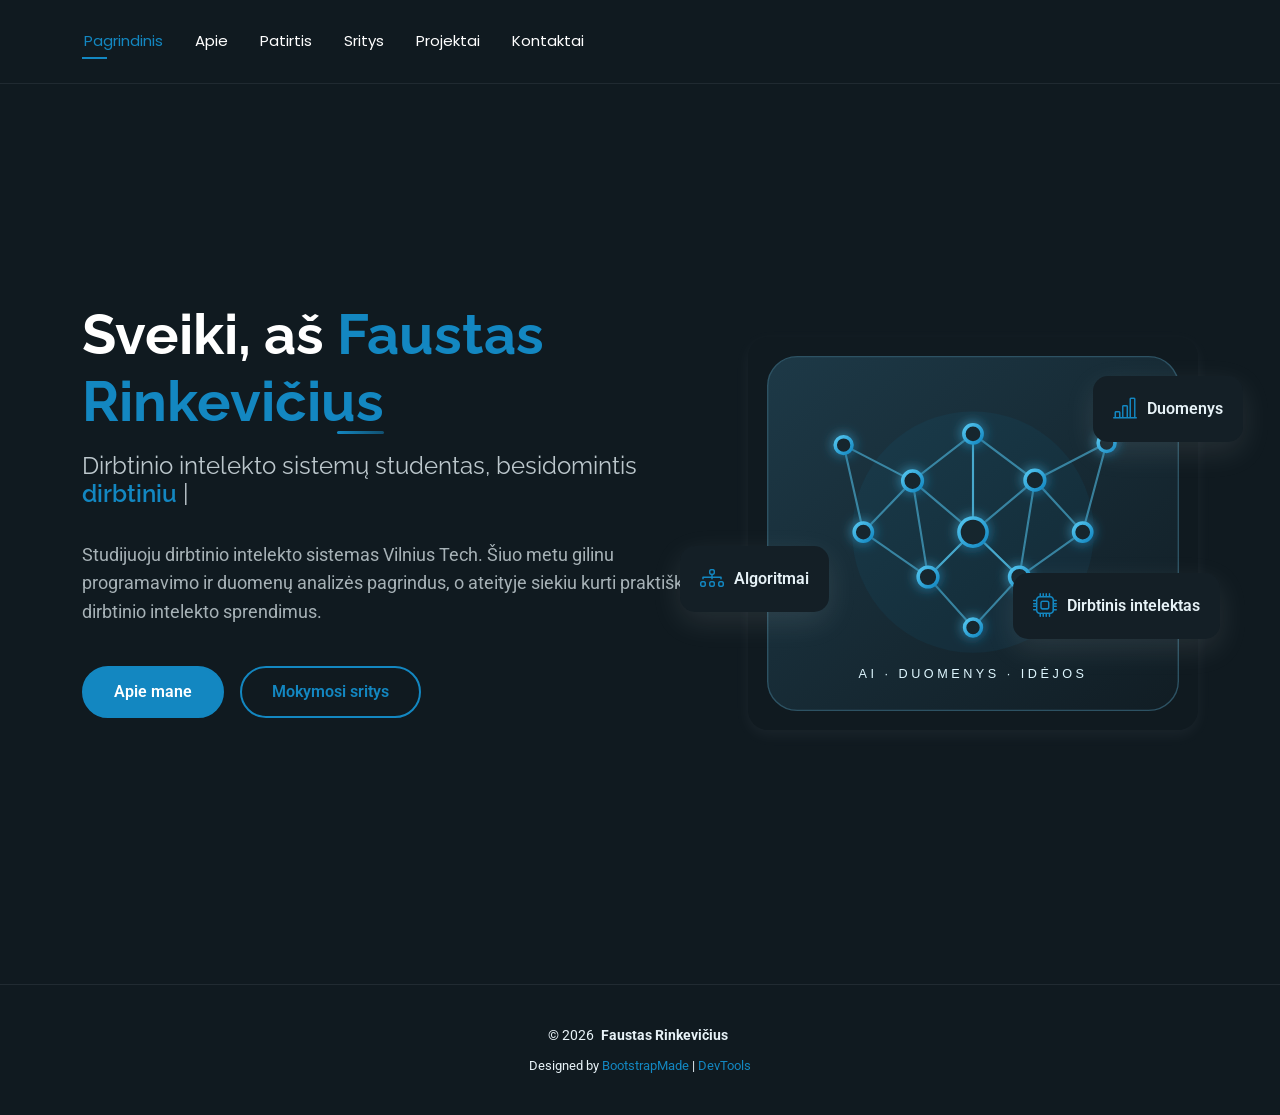
==== index.html @ b20b898f "Prepare Lithuanian CV website" ====
<!DOCTYPE html>
<html lang="lt">

<head>
  <meta charset="utf-8">
  <meta content="width=device-width, initial-scale=1.0" name="viewport">
  <title>Mano CV</title>
  <meta name="description" content="Faustas Rinkevičius CV puslapis.">
  <meta name="author" content="Faustas Rinkevičius">
  <meta name="keywords" content="">

  <!-- Favicons -->
  <link href="assets/img/favicon.svg" rel="icon" type="image/svg+xml">

  <!-- Fonts -->
  <link href="https://fonts.googleapis.com" rel="preconnect">
  <link href="https://fonts.gstatic.com" rel="preconnect" crossorigin>
  <link href="https://fonts.googleapis.com/css2?family=Roboto:ital,wght@0,100;0,300;0,400;0,500;0,700;0,900;1,100;1,300;1,400;1,500;1,700;1,900&family=Poppins:ital,wght@0,100;0,200;0,300;0,400;0,500;0,600;0,700;0,800;0,900;1,100;1,200;1,300;1,400;1,500;1,600;1,700;1,800;1,900&family=Raleway:ital,wght@0,100;0,200;0,300;0,400;0,500;0,600;0,700;0,800;0,900;1,100;1,200;1,300;1,400;1,500;1,600;1,700;1,800;1,900&display=swap" rel="stylesheet">

  <!-- Vendor CSS Files -->
  <link href="assets/vendor/bootstrap/css/bootstrap.min.css" rel="stylesheet">
  <link href="assets/vendor/bootstrap-icons/bootstrap-icons.css" rel="stylesheet">
  <link href="assets/vendor/aos/aos.css" rel="stylesheet">
  <link href="assets/vendor/swiper/swiper-bundle.min.css" rel="stylesheet">
  <link href="assets/vendor/glightbox/css/glightbox.min.css" rel="stylesheet">

  <!-- Main CSS File -->
  <link href="assets/css/main.css" rel="stylesheet">

  <!-- =======================================================
  * Template Name: FolioOne
  * Template URL: https://bootstrapmade.com/folioone-bootstrap-portfolio-website-template/
  * Updated: Aug 23 2025 with Bootstrap v5.3.7
  * Author: BootstrapMade.com
  * License: https://bootstrapmade.com/license/
  ======================================================== -->
</head>

<body class="index-page">

  <header id="header" class="header d-flex align-items-center light-background sticky-top">
    <div class="container position-relative d-flex align-items-center justify-content-between">

      <!-- <a href="index.html" class="logo d-flex align-items-center me-auto me-xl-0">
      <img src="assets/img/logo.webp" alt="">
      <h1 class="sitename">FolioOne</h1> 
    </a> -->

      <nav id="navmenu" class="navmenu">
        <ul>
          <li><a href="index.html" class="active">Pagrindinis</a></li>
          <li><a href="about.html">Apie</a></li>
          <li><a href="resume.html">Patirtis</a></li>
          <li><a href="services.html">Sritys</a></li>
          <li><a href="portfolio.html">Projektai</a></li>
          <li><a href="contact.html">Kontaktai</a></li>
        </ul>
        <i class="mobile-nav-toggle d-xl-none bi bi-list"></i>
      </nav>

    </div>
  </header>

  <main class="main">

    <!-- Hero Section -->
    <section id="hero" class="hero section">

      <div class="container" data-aos="fade-up" data-aos-delay="100">

        <div class="row gy-4 align-items-center">
          <div class="col-lg-7 order-2 order-lg-1">
            <div class="hero-content">
              <h1 data-aos="fade-up" data-aos-delay="200">Sveiki, aš <span class="highlight">Faustas Rinkevičius</span></h1>
              <h2 data-aos="fade-up" data-aos-delay="300">Dirbtinio intelekto sistemų studentas, besidomintis <span class="typed" data-typed-items="dirbtiniu intelektu, mašininiu mokymusi, duomenų analize"></span></h2>
              <p data-aos="fade-up" data-aos-delay="400">Studijuoju dirbtinio intelekto sistemas Vilnius Tech. Šiuo metu gilinu programavimo ir duomenų analizės pagrindus, o ateityje siekiu kurti praktiškus dirbtinio intelekto sprendimus.</p>
              <div class="hero-actions" data-aos="fade-up" data-aos-delay="500">
                <a href="about.html" class="btn btn-primary">Apie mane</a>
                <a href="about.html#skills" class="btn btn-outline">Mokymosi sritys</a>
              </div>
            </div>
          </div>
          <div class="col-lg-5 order-1 order-lg-2">
            <div class="hero-image" data-aos="zoom-in" data-aos-delay="300">
              <div class="image-wrapper">
                <img src="assets/img/ai-network.svg" alt="Dirbtinio intelekto neuroninio tinklo iliustracija" class="img-fluid">
                <div class="floating-elements">
                  <div class="floating-card data" data-aos="fade-left" data-aos-delay="700">
                    <i class="bi bi-bar-chart-line"></i>
                    <span>Duomenys</span>
                  </div>
                  <div class="floating-card algorithms" data-aos="fade-right" data-aos-delay="800">
                    <i class="bi bi-diagram-3"></i>
                    <span>Algoritmai</span>
                  </div>
                  <div class="floating-card ai" data-aos="fade-up" data-aos-delay="900">
                    <i class="bi bi-cpu"></i>
                    <span>Dirbtinis intelektas</span>
                  </div>
                </div>
              </div>
            </div>
          </div>
        </div>

      </div>

    </section><!-- /Hero Section -->

  </main>

  <footer id="footer" class="footer">

    <div class="container">
      <div class="copyright text-center ">
        <p>© <span>2026</span> <strong class="px-1 sitename">Faustas Rinkevičius</strong></p>
      </div>
      <div class="credits">
        <!-- All the links in the footer should remain intact. -->
        <!-- You can delete the links only if you've purchased the pro version. -->
        <!-- Licensing information: https://bootstrapmade.com/license/ -->
        <!-- Purchase the pro version with working PHP/AJAX contact form: [buy-url] -->
        Designed by <a href="https://bootstrapmade.com/">BootstrapMade</a> | <a href="https://bootstrapmade.com/tools/">DevTools</a>
      </div>
    </div>

  </footer>

  <!-- Scroll Top -->
  <a href="#" id="scroll-top" class="scroll-top d-flex align-items-center justify-content-center"><i class="bi bi-arrow-up-short"></i></a>

  <!-- Preloader -->
  <div id="preloader"></div>

  <!-- Vendor JS Files -->
  <script src="assets/vendor/bootstrap/js/bootstrap.bundle.min.js"></script>
  <script src="assets/vendor/php-email-form/validate.js"></script>
  <script src="assets/vendor/aos/aos.js"></script>
  <script src="assets/vendor/typed.js/typed.umd.js"></script>
  <script src="assets/vendor/waypoints/noframework.waypoints.js"></script>
  <script src="assets/vendor/purecounter/purecounter_vanilla.js"></script>
  <script src="assets/vendor/swiper/swiper-bundle.min.js"></script>
  <script src="assets/vendor/imagesloaded/imagesloaded.pkgd.min.js"></script>
  <script src="assets/vendor/isotope-layout/isotope.pkgd.min.js"></script>
  <script src="assets/vendor/glightbox/js/glightbox.min.js"></script>

  <!-- Main JS File -->
  <script src="assets/js/main.js"></script>

</body>

</html>
---- assets/css/main.css ----
/**
* Template Name: FolioOne
* Template URL: https://bootstrapmade.com/folioone-bootstrap-portfolio-website-template/
* Updated: Aug 23 2025 with Bootstrap v5.3.7
* Author: BootstrapMade.com
* License: https://bootstrapmade.com/license/
*/

/*--------------------------------------------------------------
# Font & Color Variables
# Help: https://bootstrapmade.com/color-system/
--------------------------------------------------------------*/
/* Fonts */
:root {
  --default-font: "Roboto",  system-ui, -apple-system, "Segoe UI", Roboto, "Helvetica Neue", Arial, "Noto Sans", "Liberation Sans", sans-serif, "Apple Color Emoji", "Segoe UI Emoji", "Segoe UI Symbol", "Noto Color Emoji";
  --heading-font: "Raleway",  sans-serif;
  --nav-font: "Poppins",  sans-serif;
}

/* Global Colors - The following color variables are used throughout the website. Updating them here will change the color scheme of the entire website */
:root { 
  --background-color: #101a20; /* Background color for the entire website, including individual sections */
  --default-color: #e7f2f7; /* Default color used for the majority of the text content across the entire website */
  --heading-color: #ffffff; /* Color for headings, subheadings and title throughout the website */
  --accent-color: #1387c1; /* Accent color that represents your brand on the website. It's used for buttons, links, and other elements that need to stand out */
  --surface-color: #141f26; /* The surface color is used as a background of boxed elements within sections, such as cards, icon boxes, or other elements that require a visual separation from the global background. */
  --contrast-color: #ffffff; /* Contrast color for text, ensuring readability against backgrounds of accent, heading, or default colors. */
}

/* Nav Menu Colors - The following color variables are used specifically for the navigation menu. They are separate from the global colors to allow for more customization options */
:root {
  --nav-color: #ffffff;  /* The default color of the main navmenu links */
  --nav-hover-color: #1387c1; /* Applied to main navmenu links when they are hovered over or active */
  --nav-mobile-background-color: #213642; /* Used as the background color for mobile navigation menu */
  --nav-dropdown-background-color: #051117; /* Used as the background color for dropdown items that appear when hovering over primary navigation items */
  --nav-dropdown-color: #e7f2f7; /* Used for navigation links of the dropdown items in the navigation menu. */
  --nav-dropdown-hover-color: #1387c1; /* Similar to --nav-hover-color, this color is applied to dropdown navigation links when they are hovered over. */
}

/* Color Presets - These classes override global colors when applied to any section or element, providing reuse of the sam color scheme. */

.light-background {
  --background-color: #142027;
  --surface-color: #325264;
}

.dark-background {
  --background-color: #0b1419;
  --default-color: #ffffff;
  --heading-color: #ffffff;
  --surface-color: #252525;
  --contrast-color: #ffffff;
}

/* Smooth scroll */
:root {
  scroll-behavior: smooth;
}

/*--------------------------------------------------------------
# General Styling & Shared Classes
--------------------------------------------------------------*/
body {
  color: var(--default-color);
  background-color: var(--background-color);
  font-family: var(--default-font);
}

a {
  color: var(--accent-color);
  text-decoration: none;
  transition: 0.3s;
}

a:hover {
  color: color-mix(in srgb, var(--accent-color), transparent 25%);
  text-decoration: none;
}

h1,
h2,
h3,
h4,
h5,
h6 {
  color: var(--heading-color);
  font-family: var(--heading-font);
}

/* PHP Email Form Messages
------------------------------*/
.php-email-form .error-message {
  display: none;
  background: #df1529;
  color: #ffffff;
  text-align: left;
  padding: 15px;
  margin-bottom: 24px;
  font-weight: 600;
}

.php-email-form .sent-message {
  display: none;
  color: #ffffff;
  background: #059652;
  text-align: center;
  padding: 15px;
  margin-bottom: 24px;
  font-weight: 600;
}

.php-email-form .loading {
  display: none;
  background: var(--surface-color);
  text-align: center;
  padding: 15px;
  margin-bottom: 24px;
}

.php-email-form .loading:before {
  content: "";
  display: inline-block;
  border-radius: 50%;
  width: 24px;
  height: 24px;
  margin: 0 10px -6px 0;
  border: 3px solid var(--accent-color);
  border-top-color: var(--surface-color);
  animation: php-email-form-loading 1s linear infinite;
}

@keyframes php-email-form-loading {
  0% {
    transform: rotate(0deg);
  }

  100% {
    transform: rotate(360deg);
  }
}

/*--------------------------------------------------------------
# Global Header
--------------------------------------------------------------*/
.header {
  --background-color: rgba(255, 255, 255, 0);
  color: var(--default-color);
  background-color: var(--background-color);
  padding: 15px 0;
  transition: all 0.5s;
  z-index: 997;
  border-bottom: 1px solid color-mix(in srgb, var(--default-color), transparent 92%);
}

.header .logo {
  line-height: 1;
}

.header .logo img {
  max-height: 36px;
  margin-right: 8px;
}

.header .logo h1 {
  font-size: 32px;
  margin: 0;
  font-weight: 400;
  color: var(--heading-color);
}

.header .header-social-links {
  padding-right: 15px;
}

.header .header-social-links a {
  color: color-mix(in srgb, var(--default-color), transparent 40%);
  padding-left: 6px;
  display: inline-block;
  transition: 0.3s;
  font-size: 16px;
}

.header .header-social-links a:hover {
  color: var(--default-color);
}

.header .header-social-links a i {
  line-height: 0px;
}

@media (max-width: 1200px) {
  .header .logo {
    order: 1;
  }

  .header .header-social-links {
    order: 2;
  }

  .header .navmenu {
    order: 3;
  }
}

/* Global Header on Scroll
------------------------------*/
.scrolled .header {
  --background-color: rgba(16, 26, 32, 0.9);
}

/*--------------------------------------------------------------
# Navigation Menu
--------------------------------------------------------------*/
/* Desktop Navigation */
@media (min-width: 1200px) {
  .navmenu {
    padding: 0;
  }

  .navmenu ul {
    margin: 0;
    padding: 0;
    display: flex;
    list-style: none;
    align-items: center;
  }

  .navmenu li {
    position: relative;
  }

  .navmenu>ul>li {
    white-space: nowrap;
    padding: 15px 28px 15px 0;
  }

  .navmenu>ul>li:last-child {
    padding-right: 0;
  }

  .navmenu a,
  .navmenu a:focus {
    color: var(--nav-color);
    font-size: 15px;
    padding: 0 2px;
    font-family: var(--nav-font);
    font-weight: 400;
    display: flex;
    align-items: center;
    justify-content: space-between;
    white-space: nowrap;
    transition: 0.3s;
    position: relative;
  }

  .navmenu a i,
  .navmenu a:focus i {
    font-size: 12px;
    line-height: 0;
    margin-left: 5px;
    transition: 0.3s;
  }

  .navmenu>ul>li>a:before {
    content: "";
    position: absolute;
    height: 2px;
    bottom: -6px;
    left: 0;
    background-color: var(--nav-hover-color);
    visibility: hidden;
    width: 0px;
    transition: all 0.3s ease-in-out 0s;
  }

  .navmenu a:hover:before,
  .navmenu li:hover>a:before,
  .navmenu .active:before {
    visibility: visible;
    width: 25px;
  }

  .navmenu li:hover>a,
  .navmenu .active,
  .navmenu .active:focus {
    color: var(--nav-hover-color);
  }

  .navmenu .dropdown ul {
    margin: 0;
    padding: 10px 0;
    background: var(--nav-dropdown-background-color);
    display: block;
    position: absolute;
    visibility: hidden;
    left: -5px;
    top: 130%;
    opacity: 0;
    transition: 0.3s;
    border-radius: 4px;
    z-index: 99;
    box-shadow: 0px 0px 30px rgba(0, 0, 0, 0.1);
  }

  .navmenu .dropdown ul li {
    min-width: 200px;
  }

  .navmenu .dropdown ul a {
    padding: 10px 20px;
    font-size: 15px;
    text-transform: none;
    color: var(--nav-dropdown-color);
  }

  .navmenu .dropdown ul a i {
    font-size: 12px;
  }

  .navmenu .dropdown ul a:hover,
  .navmenu .dropdown ul .active:hover,
  .navmenu .dropdown ul li:hover>a {
    color: var(--nav-dropdown-hover-color);
  }

  .navmenu .dropdown:hover>ul {
    opacity: 1;
    top: 100%;
    visibility: visible;
  }

  .navmenu .dropdown .dropdown ul {
    top: 0;
    left: -90%;
    visibility: hidden;
  }

  .navmenu .dropdown .dropdown:hover>ul {
    opacity: 1;
    top: 0;
    left: -100%;
    visibility: visible;
  }
}

/* Mobile Navigation */
@media (max-width: 1199px) {
  .mobile-nav-toggle {
    color: var(--nav-color);
    font-size: 28px;
    line-height: 0;
    margin-right: 10px;
    cursor: pointer;
    transition: color 0.3s;
  }

  .navmenu {
    padding: 0;
    z-index: 9997;
  }

  .navmenu ul {
    display: none;
    list-style: none;
    position: absolute;
    inset: 60px 20px 20px 20px;
    padding: 10px 0;
    margin: 0;
    border-radius: 6px;
    background-color: var(--nav-mobile-background-color);
    border: 1px solid color-mix(in srgb, var(--default-color), transparent 90%);
    box-shadow: none;
    overflow-y: auto;
    transition: 0.3s;
    z-index: 9998;
  }

  .navmenu a,
  .navmenu a:focus {
    color: var(--nav-dropdown-color);
    padding: 10px 20px;
    font-family: var(--nav-font);
    font-size: 17px;
    font-weight: 500;
    display: flex;
    align-items: center;
    justify-content: space-between;
    white-space: nowrap;
    transition: 0.3s;
  }

  .navmenu a i,
  .navmenu a:focus i {
    font-size: 12px;
    line-height: 0;
    margin-left: 5px;
    width: 30px;
    height: 30px;
    display: flex;
    align-items: center;
    justify-content: center;
    border-radius: 50%;
    transition: 0.3s;
    background-color: color-mix(in srgb, var(--accent-color), transparent 90%);
  }

  .navmenu a i:hover,
  .navmenu a:focus i:hover {
    background-color: var(--accent-color);
    color: var(--contrast-color);
  }

  .navmenu a:hover,
  .navmenu .active,
  .navmenu .active:focus {
    color: var(--nav-dropdown-hover-color);
  }

  .navmenu .active i,
  .navmenu .active:focus i {
    background-color: var(--accent-color);
    color: var(--contrast-color);
    transform: rotate(180deg);
  }

  .navmenu .dropdown ul {
    position: static;
    display: none;
    z-index: 99;
    padding: 10px 0;
    margin: 10px 20px;
    background-color: var(--nav-dropdown-background-color);
    transition: all 0.5s ease-in-out;
  }

  .navmenu .dropdown ul ul {
    background-color: rgba(33, 37, 41, 0.1);
  }

  .navmenu .dropdown>.dropdown-active {
    display: block;
    background-color: rgba(33, 37, 41, 0.03);
  }

  .mobile-nav-active {
    overflow: hidden;
  }

  .mobile-nav-active .mobile-nav-toggle {
    color: #fff;
    position: absolute;
    font-size: 32px;
    top: 15px;
    right: 15px;
    margin-right: 0;
    z-index: 9999;
  }

  .mobile-nav-active .navmenu {
    position: fixed;
    overflow: hidden;
    inset: 0;
    background: rgba(33, 37, 41, 0.8);
    transition: 0.3s;
  }

  .mobile-nav-active .navmenu>ul {
    display: block;
  }
}

/*--------------------------------------------------------------
# Global Footer
--------------------------------------------------------------*/
.footer {
  color: var(--default-color);
  background-color: var(--background-color);
  font-size: 14px;
  padding: 40px 0;
  position: relative;
  border-top: 1px solid color-mix(in srgb, var(--default-color), transparent 92%);
}

.footer .copyright p {
  margin-bottom: 0;
}

.footer .social-links {
  margin-top: 20px;
}

.footer .social-links a {
  display: flex;
  align-items: center;
  justify-content: center;
  width: 40px;
  height: 40px;
  border-radius: 50%;
  border: 1px solid color-mix(in srgb, var(--default-color), transparent 50%);
  font-size: 16px;
  color: color-mix(in srgb, var(--default-color), transparent 50%);
  margin: 0 5px;
  transition: 0.3s;
}

.footer .social-links a:hover {
  color: var(--accent-color);
  border-color: var(--accent-color);
}

.footer .credits {
  margin-top: 10px;
  font-size: 13px;
  text-align: center;
}

/*--------------------------------------------------------------
# Preloader
--------------------------------------------------------------*/
#preloader {
  position: fixed;
  inset: 0;
  z-index: 9999;
  overflow: hidden;
  background-color: var(--background-color);
  transition: all 0.6s ease-out;
  width: 100%;
  height: 100vh;
}

#preloader:before,
#preloader:after {
  content: "";
  position: absolute;
  border: 4px solid var(--accent-color);
  border-radius: 50%;
  animation: animate-preloader 2s cubic-bezier(0, 0.2, 0.8, 1) infinite;
}

#preloader:after {
  animation-delay: -0.5s;
}

@keyframes animate-preloader {
  0% {
    width: 10px;
    height: 10px;
    top: calc(50% - 5px);
    left: calc(50% - 5px);
    opacity: 1;
  }

  100% {
    width: 72px;
    height: 72px;
    top: calc(50% - 36px);
    left: calc(50% - 36px);
    opacity: 0;
  }
}

/*--------------------------------------------------------------
# Scroll Top Button
--------------------------------------------------------------*/
.scroll-top {
  position: fixed;
  visibility: hidden;
  opacity: 0;
  right: 15px;
  bottom: -15px;
  z-index: 99999;
  background-color: var(--accent-color);
  width: 44px;
  height: 44px;
  border-radius: 50px;
  transition: all 0.4s;
}

.scroll-top i {
  font-size: 24px;
  color: var(--contrast-color);
  line-height: 0;
}

.scroll-top:hover {
  background-color: color-mix(in srgb, var(--accent-color), transparent 20%);
  color: var(--contrast-color);
}

.scroll-top.active {
  visibility: visible;
  opacity: 1;
  bottom: 15px;
}

/*--------------------------------------------------------------
# Disable aos animation delay on mobile devices
--------------------------------------------------------------*/
@media screen and (max-width: 768px) {
  [data-aos-delay] {
    transition-delay: 0 !important;
  }
}

/*--------------------------------------------------------------
# Global Page Titles & Breadcrumbs
--------------------------------------------------------------*/
.page-title {
  color: var(--default-color);
  background-color: var(--background-color);
  position: relative;
}

.page-title .heading {
  padding: 80px 0;
  border-top: 1px solid color-mix(in srgb, var(--default-color), transparent 90%);
}

.page-title .heading h1 {
  font-size: 38px;
  font-weight: 700;
}

.page-title nav {
  background-color: color-mix(in srgb, var(--default-color), transparent 96%);
  padding: 20px 0;
}

.page-title nav ol {
  display: flex;
  flex-wrap: wrap;
  list-style: none;
  padding: 0;
  margin: 0;
  font-size: 16px;
  font-weight: 400;
}

.page-title nav ol li+li {
  padding-left: 10px;
}

.page-title nav ol li+li::before {
  content: "/";
  display: inline-block;
  padding-right: 10px;
  color: color-mix(in srgb, var(--default-color), transparent 70%);
}

/*--------------------------------------------------------------
# Global Sections
--------------------------------------------------------------*/
section,
.section {
  color: var(--default-color);
  background-color: var(--background-color);
  padding: 60px 0;
  scroll-margin-top: 100px;
  overflow: clip;
}

@media (max-width: 1199px) {

  section,
  .section {
    scroll-margin-top: 66px;
  }
}

/*--------------------------------------------------------------
# Global Section Titles
--------------------------------------------------------------*/
.section-title {
  text-align: center;
  padding-bottom: 60px;
  position: relative;
}

.section-title h2 {
  font-size: 3.5rem;
  font-weight: 400;
  line-height: 1.2;
  color: var(--heading-color);
  margin-bottom: 1.5rem;
  letter-spacing: -1px;
}

@media (max-width: 768px) {
  .section-title h2 {
    font-size: 2.5rem;
  }
}

.section-title p {
  font-size: 1.125rem;
  line-height: 1.8;
  color: color-mix(in srgb, var(--default-color), transparent 25%);
  max-width: 900px;
  margin: 0 auto;
  text-wrap: balance;
}

/*--------------------------------------------------------------
# Hero Section
--------------------------------------------------------------*/
.hero {
  padding: 80px 0;
  min-height: 100vh;
  display: flex;
  align-items: center;
}

.hero .hero-content h1 {
  font-size: 3.5rem;
  font-weight: 700;
  margin-bottom: 1rem;
  line-height: 1.2;
}

.hero .hero-content h1 .highlight {
  color: var(--accent-color);
  position: relative;
}

.hero .hero-content h1 .highlight::after {
  content: "";
  position: absolute;
  bottom: 0;
  left: 0;
  width: 100%;
  height: 3px;
  background: linear-gradient(90deg, var(--accent-color), color-mix(in srgb, var(--accent-color), transparent 50%));
  border-radius: 2px;
}

@media (max-width: 768px) {
  .hero .hero-content h1 {
    font-size: 2.5rem;
  }
}

.hero .hero-content h2 {
  font-size: 1.5rem;
  font-weight: 400;
  margin-bottom: 2rem;
  color: color-mix(in srgb, var(--default-color), transparent 20%);
}

.hero .hero-content h2 .typed {
  color: var(--accent-color);
  font-weight: 600;
}

@media (max-width: 768px) {
  .hero .hero-content h2 {
    font-size: 1.25rem;
  }
}

.hero .hero-content p {
  font-size: 1.1rem;
  line-height: 1.6;
  margin-bottom: 2.5rem;
  color: color-mix(in srgb, var(--default-color), transparent 30%);
}

.hero .hero-actions {
  display: flex;
  gap: 1rem;
  margin-bottom: 3rem;
}

.hero .hero-actions .btn {
  padding: 12px 30px;
  border-radius: 50px;
  font-weight: 600;
  text-decoration: none;
  transition: all 0.3s ease;
  border: 2px solid;
}

.hero .hero-actions .btn.btn-primary {
  background: var(--accent-color);
  color: var(--contrast-color);
  border-color: var(--accent-color);
}

.hero .hero-actions .btn.btn-primary:hover {
  background: color-mix(in srgb, var(--accent-color), black 15%);
  border-color: color-mix(in srgb, var(--accent-color), black 15%);
  transform: translateY(-2px);
}

.hero .hero-actions .btn.btn-outline {
  background: transparent;
  color: var(--accent-color);
  border-color: var(--accent-color);
}

.hero .hero-actions .btn.btn-outline:hover {
  transform: translateY(-2px);
}

@media (max-width: 576px) {
  .hero .hero-actions {
    flex-direction: column;
  }

  .hero .hero-actions .btn {
    text-align: center;
  }
}

.hero .social-links {
  display: flex;
  gap: 1rem;
}

.hero .social-links a {
  width: 45px;
  height: 45px;
  background: var(--surface-color);
  border-radius: 50%;
  display: flex;
  align-items: center;
  justify-content: center;
  color: var(--default-color);
  font-size: 1.2rem;
  transition: all 0.3s ease;
}

.hero .social-links a:hover {
  background: var(--accent-color);
  color: var(--contrast-color);
  transform: translateY(-3px);
  box-shadow: 0 8px 25px color-mix(in srgb, var(--accent-color), transparent 70%);
}

.hero .hero-image {
  position: relative;
}

.hero .hero-image .image-wrapper {
  position: relative;
  max-width: 450px;
  margin: 0 auto;
}

.hero .hero-image .image-wrapper img {
  border-radius: 20px;
  box-shadow: 0 5px 15px color-mix(in srgb, var(--default-color), transparent 95%);
  transition: transform 0.3s ease;
}

.hero .hero-image .image-wrapper img:hover {
  transform: scale(1.02);
}

.hero .hero-image .floating-elements {
  position: absolute;
  top: 0;
  left: 0;
  right: 0;
  bottom: 0;
  pointer-events: none;
}

.hero .hero-image .floating-elements .floating-card {
  position: absolute;
  background: var(--surface-color);
  padding: 15px 20px;
  border-radius: 15px;
  box-shadow: 0 10px 30px color-mix(in srgb, var(--default-color), transparent 90%);
  display: flex;
  align-items: center;
  gap: 10px;
  font-weight: 600;
  animation: float 3s ease-in-out infinite;
}

.hero .hero-image .floating-elements .floating-card i {
  font-size: 1.5rem;
  color: var(--accent-color);
}

.hero .hero-image .floating-elements .floating-card.data {
  top: 10%;
  right: -10%;
  animation-delay: 0s;
}

.hero .hero-image .floating-elements .floating-card.algorithms {
  bottom: 30%;
  left: -15%;
  animation-delay: 1s;
}

.hero .hero-image .floating-elements .floating-card.ai {
  top: 60%;
  right: -5%;
  animation-delay: 2s;
}

@media (max-width: 992px) {
  .hero .hero-image .floating-elements .floating-card {
    display: none;
  }
}

@keyframes float {

  0%,
  100% {
    transform: translateY(0px);
  }

  50% {
    transform: translateY(-10px);
  }
}

@media (max-width: 992px) {
  .hero .hero-content {
    text-align: center;
    margin-bottom: 3rem;
  }
}

/*--------------------------------------------------------------
# About Section
--------------------------------------------------------------*/
.about .intro-content .eyebrow {
  display: inline-block;
  letter-spacing: 0.12em;
  text-transform: uppercase;
  font-size: 12px;
  color: color-mix(in srgb, var(--default-color), transparent 40%);
  margin-bottom: 16px;
}

.about .intro-content .headline {
  font-family: var(--heading-font);
  font-weight: 300;
  line-height: 1.2;
  font-size: clamp(28px, 4vw, 44px);
  margin: 0 0 24px 0;
}

.about .intro-content .lead {
  font-size: 18px;
  line-height: 1.8;
  color: color-mix(in srgb, var(--default-color), transparent 10%);
  margin-bottom: 24px;
}

.about .intro-content p {
  line-height: 1.8;
  margin-bottom: 24px;
  color: color-mix(in srgb, var(--default-color), transparent 5%);
}

.about .intro-content .cta-group {
  display: flex;
  gap: 24px;
  align-items: center;
  margin-top: 24px;
}

.about .intro-content .cta-group .btn-ghost {
  display: inline-flex;
  align-items: center;
  gap: 8px;
  padding: 12px 18px;
  border-radius: 6px;
  color: var(--accent-color);
  background: color-mix(in srgb, var(--accent-color), transparent 92%);
  border: 1px solid color-mix(in srgb, var(--accent-color), transparent 70%);
  transition: 0.3s ease-in-out;
}

.about .intro-content .cta-group .btn-ghost:hover,
.about .intro-content .cta-group .btn-ghost:focus {
  color: var(--contrast-color);
  background: var(--accent-color);
  border-color: var(--accent-color);
  outline: none;
  box-shadow: 0 0 0 3px color-mix(in srgb, var(--accent-color), transparent 70%);
}

.about .intro-content .cta-group .link-underline {
  display: inline-flex;
  align-items: center;
  gap: 8px;
  position: relative;
  color: var(--accent-color);
  padding-bottom: 4px;
  transition: 0.3s ease-in-out;
}

.about .intro-content .cta-group .link-underline::after {
  content: "";
  position: absolute;
  left: 0;
  right: 0;
  bottom: 0;
  height: 1px;
  background: color-mix(in srgb, var(--accent-color), transparent 40%);
  transform: scaleX(0.4);
  transform-origin: left;
  transition: 0.3s ease-in-out;
}

.about .intro-content .cta-group .link-underline:hover,
.about .intro-content .cta-group .link-underline:focus {
  color: color-mix(in srgb, var(--accent-color), transparent 10%);
  outline: none;
}

.about .intro-content .cta-group .link-underline:hover::after,
.about .intro-content .cta-group .link-underline:focus::after {
  transform: scaleX(1);
}

.about .profile-figure {
  margin: 0;
}

.about .profile-figure .profile-photo {
  width: 88%;
  max-width: 440px;
  border-radius: 18px;
  box-shadow: 0 10px 30px color-mix(in srgb, var(--default-color), transparent 92%);
  transform: translateY(0);
  transition: transform 0.3s ease-in-out;
}

.about .profile-figure .profile-caption {
  margin-top: 24px;
  display: flex;
  align-items: center;
  justify-content: center;
}

.about .profile-figure .profile-caption .meta {
  font-size: 14px;
  color: color-mix(in srgb, var(--default-color), transparent 20%);
}

.about .profile-figure .profile-caption .meta .funfact {
  font-size: 13px;
  margin-top: 4px;
  color: color-mix(in srgb, var(--default-color), transparent 35%);
}

.about .profile-figure:hover .profile-photo {
  transform: translateY(-4px);
}

.about .skill-item {
  padding: 24px;
  border-radius: 6px;
  transition: 0.3s ease-in-out;
  background: color-mix(in srgb, var(--surface-color), var(--accent-color) 2%);
  border: 1px solid color-mix(in srgb, var(--default-color), transparent 88%);
  height: 100%;
}

.about .skill-item i {
  font-size: 24px;
  color: var(--accent-color);
  margin-bottom: 16px;
  display: inline-block;
}

.about .skill-item h3 {
  font-size: 16px;
  margin-bottom: 6px;
  font-weight: 500;
}

.about .skill-item p {
  margin: 0;
  font-size: 14px;
  color: color-mix(in srgb, var(--default-color), transparent 25%);
}

.about .skill-item:hover {
  transform: translateY(-3px);
  border-color: color-mix(in srgb, var(--accent-color), transparent 60%);
  box-shadow: 0 10px 30px color-mix(in srgb, var(--default-color), transparent 92%);
}

.about .timeline-item {
  position: relative;
  padding-left: 26px;
}

.about .timeline-item time {
  display: inline-block;
  font-size: 12px;
  letter-spacing: 0.08em;
  text-transform: uppercase;
  color: color-mix(in srgb, var(--default-color), transparent 45%);
  margin-bottom: 6px;
}

.about .timeline-item h4 {
  font-size: 18px;
  font-weight: 400;
  margin: 0 0 6px;
}

.about .timeline-item p {
  font-size: 14px;
  color: color-mix(in srgb, var(--default-color), transparent 25%);
  margin: 0;
}

.about .timeline-item .dot {
  position: absolute;
  left: 0;
  top: 4px;
  width: 10px;
  height: 10px;
  border-radius: 50%;
  background: var(--accent-color);
  box-shadow: 0 0 0 6px color-mix(in srgb, var(--accent-color), transparent 80%);
}

.about .personal-quote {
  padding: 24px 0;
}

.about .personal-quote p {
  font-family: var(--heading-font);
  font-weight: 300;
  font-size: clamp(20px, 3vw, 28px);
  line-height: 1.5;
  color: color-mix(in srgb, var(--default-color), transparent 5%);
  margin: 0 auto;
  max-width: 800px;
}

.about .fact-pill {
  display: flex;
  align-items: center;
  justify-content: center;
  gap: 10px;
  padding: 10px 14px;
  border-radius: 999px;
  border: 1px solid color-mix(in srgb, var(--default-color), transparent 85%);
  background: var(--surface-color);
  color: color-mix(in srgb, var(--default-color), transparent 10%);
  transition: 0.3s ease-in-out;
}

.about .fact-pill i {
  color: var(--accent-color);
}

.about .fact-pill span {
  font-size: 14px;
}

.about .fact-pill:hover {
  transform: translateY(-2px);
  border-color: color-mix(in srgb, var(--accent-color), transparent 60%);
  box-shadow: 0 10px 30px color-mix(in srgb, var(--default-color), transparent 92%);
}

.about .fact-pill:focus-within {
  box-shadow: 0 0 0 3px color-mix(in srgb, var(--accent-color), transparent 70%);
}

@media (max-width: 992px) {
  .about .profile-figure {
    text-align: center !important;
  }

  .about .profile-figure .profile-photo {
    width: 72%;
  }

  .about .intro-content .cta-group {
    flex-wrap: wrap;
  }
}

@media (max-width: 576px) {
  .about .profile-figure .profile-photo {
    width: 100%;
  }
}

/*--------------------------------------------------------------
# Skills Section
--------------------------------------------------------------*/
.skills .skill-box {
  background-color: var(--surface-color);
  padding: 2rem;
  border-radius: 8px;
  box-shadow: 0 0 20px rgba(0, 0, 0, 0.05);
}

.skills .skill-box h3 {
  font-size: 1.2rem;
  margin-bottom: 1rem;
  font-weight: 600;
}

.skills .skill-box p {
  font-size: 0.9rem;
  margin-bottom: 0.8rem;
  opacity: 0.6;
}

.skills .skill-box .progress {
  background-color: color-mix(in srgb, var(--accent-color), transparent 85%);
  border-radius: 50px;
  height: 8px;
  margin-top: 5px;
  overflow: hidden;
}

.skills .skill-box .progress .progress-bar {
  background-color: var(--accent-color);
  height: 100%;
  position: relative;
  border-radius: 50px;
  transition: 0.9s;
  width: 1px;
}

/*--------------------------------------------------------------
# Stats Section
--------------------------------------------------------------*/
.stats .avatars {
  position: relative;
}

.stats .avatars img {
  width: 60px;
  height: 60px;
  border: 3px solid var(--accent-color);
  margin-right: -15px;
  transition: transform 0.3s ease;
}

.stats .avatars img:hover {
  transform: translateY(-5px);
  z-index: 2;
}

.stats .counters h2 {
  color: var(--heading-color);
  font-size: 48px;
  font-weight: 700;
  margin-bottom: 10px;
}

.stats .counters h2 span {
  display: inline-block;
}

.stats .counters p {
  color: var(--default-color);
  font-size: 18px;
  margin: 0;
  opacity: 0.9;
}

@media (max-width: 991px) {
  .stats .row {
    text-align: center;
  }

  .stats .avatars {
    justify-content: center;
    margin-bottom: 40px;
  }

  .stats .counters h2 {
    font-size: 36px;
  }

  .stats .counters p {
    font-size: 16px;
  }

  .stats .counters .col-md-4 {
    margin-bottom: 30px;
  }

  .stats .counters .col-md-4:last-child {
    margin-bottom: 0;
  }
}

@media (max-width: 576px) {
  .stats {
    padding: 60px 0;
  }

  .stats .avatars {
    flex-wrap: wrap;
    justify-content: center;
  }

  .stats .avatars img {
    margin: 0 -8px;
  }
}

/*--------------------------------------------------------------
# Testimonials Section
--------------------------------------------------------------*/
.testimonials .testimonials-carousel,
.testimonials .testimonials-slider {
  overflow: hidden;
}

.testimonials .testimonial-item .testimonial-content {
  border-left: 3px solid var(--accent-color);
  padding-left: 30px;
}

.testimonials .testimonial-item .testimonial-img {
  border-radius: 50%;
  border: 4px solid var(--background-color);
  margin: 0 auto;
}

.testimonials .testimonial-item h3 {
  font-size: 20px;
  font-weight: bold;
  margin: 10px 0 5px 0;
}

.testimonials .testimonial-item h4 {
  font-size: 14px;
  color: color-mix(in srgb, var(--default-color), transparent 40%);
  margin: 0 0 10px 0;
}

.testimonials .testimonial-item .stars i {
  color: #ffc107;
  margin: 0 1px;
}

.testimonials .testimonial-item .quote-icon-left,
.testimonials .testimonial-item .quote-icon-right {
  color: color-mix(in srgb, var(--accent-color), transparent 50%);
  font-size: 26px;
  line-height: 0;
}

.testimonials .testimonial-item .quote-icon-left {
  display: inline-block;
  left: -5px;
  position: relative;
}

.testimonials .testimonial-item .quote-icon-right {
  display: inline-block;
  right: -5px;
  position: relative;
  top: 10px;
  transform: scale(-1, -1);
}

.testimonials .testimonial-item p {
  font-style: italic;
}

.testimonials .swiper-wrapper {
  height: auto;
}

.testimonials .swiper-pagination {
  margin-top: 30px;
  position: relative;
}

.testimonials .swiper-pagination .swiper-pagination-bullet {
  width: 12px;
  height: 12px;
  background-color: color-mix(in srgb, var(--default-color), transparent 85%);
  opacity: 1;
}

.testimonials .swiper-pagination .swiper-pagination-bullet-active {
  background-color: var(--accent-color);
}

/*--------------------------------------------------------------
# Resume Section
--------------------------------------------------------------*/
.resume .resume-item {
  margin-bottom: 3rem;
}

.resume .resume-item .resume-title {
  font-size: 1.75rem;
  font-weight: 700;
  margin-bottom: 1.5rem;
  padding-bottom: 1.5rem;
  position: relative;
  color: var(--heading-color);
}

.resume .resume-item .resume-title::after {
  content: "";
  position: absolute;
  display: block;
  width: 50px;
  height: 3px;
  background: var(--accent-color);
  bottom: 0;
  left: 0;
}

.resume .resume-item .resume-content {
  padding-left: 1.25rem;
  border-left: 2px solid color-mix(in srgb, var(--accent-color), transparent 85%);
}

.resume .resume-item article {
  position: relative;
  margin-bottom: 2.5rem;
}

.resume .resume-item article::before {
  content: "";
  position: absolute;
  width: 16px;
  height: 16px;
  border-radius: 50%;
  left: -1.8rem;
  top: 0.25rem;
  background: var(--background-color);
  border: 2px solid var(--accent-color);
}

.resume .resume-item article h4 {
  font-size: 1.25rem;
  font-weight: 600;
  margin-bottom: 0.5rem;
  color: var(--heading-color);
}

.resume .resume-item article h5 {
  font-size: 1rem;
  background: color-mix(in srgb, var(--accent-color), transparent 92%);
  padding: 0.375rem 0.75rem;
  display: inline-block;
  font-weight: 600;
  margin: 0.5rem 0;
  color: var(--accent-color);
  border-radius: 4px;
}

.resume .resume-item article .institution,
.resume .resume-item article .company {
  font-size: 1rem;
  margin-bottom: 1rem;
  color: color-mix(in srgb, var(--default-color), transparent 25%);
}

.resume .resume-item article p {
  margin-bottom: 1rem;
}

.resume .resume-item article ul {
  padding-left: 1.25rem;
  margin-bottom: 0;
}

.resume .resume-item article ul li {
  padding-bottom: 0.75rem;
  position: relative;
}

.resume .resume-item article ul li:last-child {
  padding-bottom: 0;
}

.resume .skill-item {
  margin-bottom: 2rem;
}

.resume .skill-item h4 {
  font-size: 1rem;
  font-weight: 600;
  margin-bottom: 0.75rem;
  color: var(--heading-color);
}

.resume .skill-item .progress {
  height: 0.75rem;
  background-color: color-mix(in srgb, var(--accent-color), transparent 92%);
  border-radius: 1rem;
  overflow: visible;
}

.resume .skill-item .progress .progress-bar {
  background-color: var(--accent-color);
  position: relative;
  border-radius: 1rem;
  width: 0;
  transition: width 1s ease;
}

.resume .skill-item .progress .progress-bar::after {
  content: attr(aria-valuenow) "%";
  position: absolute;
  right: 0;
  top: -1.75rem;
  font-size: 0.875rem;
  font-weight: 600;
  color: var(--accent-color);
}

@media (max-width: 991.98px) {
  .resume .resume-item {
    margin-bottom: 2rem;
  }
}

@media (max-width: 767.98px) {
  .resume .resume-content {
    padding-left: 1rem !important;
  }

  .resume article::before {
    left: -2rem !important;
  }
}

/*--------------------------------------------------------------
# Services Section
--------------------------------------------------------------*/
.services .service-item {
  display: flex;
  background-color: var(--surface-color);
  border-radius: 12px;
  padding: 2rem;
  height: 100%;
  position: relative;
  overflow: hidden;
  box-shadow: 0 5px 20px rgba(0, 0, 0, 0.03);
  transition: all 0.4s ease;
}

.services .service-item::before {
  content: "";
  position: absolute;
  left: 0;
  top: 0;
  height: 100%;
  width: 4px;
  background-color: var(--accent-color);
  transform: scaleY(0);
  transform-origin: bottom;
  transition: transform 0.4s cubic-bezier(0.65, 0, 0.35, 1);
}

.services .service-item:hover {
  box-shadow: 0 10px 30px rgba(0, 0, 0, 0.08);
  transform: translateY(-5px);
}

.services .service-item:hover::before {
  transform: scaleY(1);
}

.services .service-item:hover .service-icon {
  background-color: var(--accent-color);
  color: var(--contrast-color);
  transform: rotateY(180deg);
}

.services .service-item:hover .service-icon i {
  transform: rotateY(180deg);
}

.services .service-item:hover .service-link i {
  transform: translateX(5px);
}

.services .service-icon {
  flex-shrink: 0;
  width: 70px;
  height: 70px;
  border-radius: 12px;
  background-color: color-mix(in srgb, var(--accent-color), transparent 90%);
  color: var(--accent-color);
  display: flex;
  align-items: center;
  justify-content: center;
  margin-right: 1.5rem;
  transition: all 0.5s ease;
}

.services .service-icon i {
  font-size: 2rem;
  transition: transform 0.5s ease;
}

.services .service-content {
  flex-grow: 1;
}

.services .service-content h3 {
  font-size: 1.4rem;
  margin-bottom: 1rem;
  font-weight: 700;
  color: var(--heading-color);
}

.services .service-content p {
  margin-bottom: 1.25rem;
  color: color-mix(in srgb, var(--default-color), transparent 20%);
}

.services .service-link {
  display: inline-flex;
  align-items: center;
  color: var(--accent-color);
  font-weight: 600;
  text-decoration: none;
  transition: color 0.3s ease;
}

.services .service-link span {
  margin-right: 0.5rem;
}

.services .service-link i {
  transition: transform 0.3s ease;
}

.services .service-link:hover {
  color: color-mix(in srgb, var(--accent-color), transparent 25%);
}

@media (max-width: 767.98px) {
  .services .service-item {
    padding: 1.5rem;
    margin-bottom: 1rem;
  }

  .services .service-icon {
    width: 60px;
    height: 60px;
    margin-right: 1rem;
  }

  .services .service-icon i {
    font-size: 1.5rem;
  }

  .services .service-content h3 {
    font-size: 1.2rem;
    margin-bottom: 0.75rem;
  }

  .services .service-content p {
    margin-bottom: 1rem;
    font-size: 0.95rem;
  }
}

@media (max-width: 575.98px) {
  .services .service-item {
    flex-direction: column;
    text-align: center;
  }

  .services .service-item::before {
    width: 100%;
    height: 4px;
    transform: scaleX(0);
    transform-origin: left;
  }

  .services .service-item:hover::before {
    transform: scaleX(1);
  }

  .services .service-icon {
    margin-right: 0;
    margin-bottom: 1.25rem;
  }

  .services .service-link {
    justify-content: center;
  }
}

/*--------------------------------------------------------------
# Service Details Section
--------------------------------------------------------------*/
.service-details .service-hero {
  margin-bottom: 4rem;
}

.service-details .service-hero .service-meta {
  display: flex;
  align-items: center;
  gap: 1rem;
  margin-bottom: 1.5rem;
}

.service-details .service-hero .service-meta .service-category {
  background: color-mix(in srgb, var(--accent-color), transparent 85%);
  color: var(--accent-color);
  padding: 0.5rem 1rem;
  border-radius: 20px;
  font-size: 0.85rem;
  font-weight: 500;
  letter-spacing: 0.5px;
}

.service-details .service-hero .service-meta .reading-time {
  color: color-mix(in srgb, var(--default-color), transparent 50%);
  font-size: 0.9rem;
  font-weight: 300;
}

.service-details .service-hero h1 {
  font-size: 3.5rem;
  font-weight: 300;
  line-height: 1.2;
  margin-bottom: 1.5rem;
  color: var(--heading-color);
  letter-spacing: -0.02em;
}

.service-details .service-hero .service-description {
  font-size: 1.25rem;
  line-height: 1.7;
  color: color-mix(in srgb, var(--default-color), transparent 25%);
  font-weight: 300;
  margin: 0;
}

.service-details .service-visual {
  margin-bottom: 4rem;
  overflow: hidden;
  border-radius: 4px;
}

.service-details .service-visual img {
  width: 100%;
  height: 400px;
  object-fit: cover;
  transition: transform 0.5s ease;
}

.service-details .service-visual img:hover {
  transform: scale(1.02);
}

.service-details .service-narrative {
  margin-bottom: 5rem;
}

.service-details .service-narrative h3 {
  font-size: 2rem;
  font-weight: 300;
  margin-bottom: 2rem;
  color: var(--heading-color);
  letter-spacing: -0.01em;
}

.service-details .service-narrative p {
  font-size: 1.1rem;
  line-height: 1.8;
  margin-bottom: 2rem;
  color: var(--default-color);
  font-weight: 300;
}

.service-details .benefits-grid {
  display: grid;
  grid-template-columns: repeat(auto-fit, minmax(280px, 1fr));
  gap: 2.5rem;
  margin-top: 3rem;
}

.service-details .benefits-grid .benefit-card {
  text-align: center;
  padding: 0;
}

.service-details .benefits-grid .benefit-card .benefit-icon {
  width: 60px;
  height: 60px;
  background: color-mix(in srgb, var(--accent-color), transparent 90%);
  border-radius: 50%;
  display: flex;
  align-items: center;
  justify-content: center;
  margin: 0 auto 1.5rem;
  transition: all 0.3s ease;
}

.service-details .benefits-grid .benefit-card .benefit-icon i {
  font-size: 1.5rem;
  color: var(--accent-color);
}

.service-details .benefits-grid .benefit-card:hover .benefit-icon {
  background: var(--accent-color);
  transform: translateY(-2px);
}

.service-details .benefits-grid .benefit-card:hover .benefit-icon i {
  color: var(--contrast-color);
}

.service-details .benefits-grid .benefit-card h4 {
  font-size: 1.2rem;
  font-weight: 400;
  margin-bottom: 1rem;
  color: var(--heading-color);
}

.service-details .benefits-grid .benefit-card p {
  font-size: 1rem;
  line-height: 1.6;
  color: color-mix(in srgb, var(--default-color), transparent 30%);
  margin: 0;
}

.service-details .timeline-section {
  margin-bottom: 4rem;
}

.service-details .timeline-section h3 {
  font-size: 2rem;
  font-weight: 300;
  margin-bottom: 3rem;
  color: var(--heading-color);
  letter-spacing: -0.01em;
}

.service-details .timeline-section .timeline {
  position: relative;
}

.service-details .timeline-section .timeline::before {
  content: "";
  position: absolute;
  left: 30px;
  top: 0;
  bottom: 0;
  width: 1px;
  background: color-mix(in srgb, var(--default-color), transparent 85%);
}

.service-details .timeline-section .timeline .timeline-item {
  position: relative;
  padding-left: 80px;
  margin-bottom: 3rem;
}

.service-details .timeline-section .timeline .timeline-item:last-child {
  margin-bottom: 0;
}

.service-details .timeline-section .timeline .timeline-item .timeline-marker {
  position: absolute;
  left: 0;
  top: 0;
  width: 60px;
  height: 60px;
  background: var(--surface-color);
  border: 2px solid color-mix(in srgb, var(--accent-color), transparent 70%);
  border-radius: 50%;
  display: flex;
  align-items: center;
  justify-content: center;
  z-index: 1;
}

.service-details .timeline-section .timeline .timeline-item .timeline-marker span {
  font-size: 1.2rem;
  font-weight: 500;
  color: var(--accent-color);
}

.service-details .timeline-section .timeline .timeline-item .timeline-content h4 {
  font-size: 1.3rem;
  font-weight: 400;
  margin-bottom: 0.75rem;
  color: var(--heading-color);
}

.service-details .timeline-section .timeline .timeline-item .timeline-content p {
  font-size: 1rem;
  line-height: 1.6;
  margin-bottom: 0.5rem;
  color: var(--default-color);
}

.service-details .timeline-section .timeline .timeline-item .timeline-content small {
  color: color-mix(in srgb, var(--default-color), transparent 40%);
  font-size: 0.9rem;
  font-weight: 500;
}

.service-details .service-sidebar {
  padding-left: 2rem;
}

@media (max-width: 992px) {
  .service-details .service-sidebar {
    padding-left: 0;
    margin-top: 4rem;
  }
}

.service-details .overview-card,
.service-details .success-story,
.service-details .consultation-form {
  background: var(--surface-color);
  border-radius: 8px;
  padding: 2.5rem;
  margin-bottom: 2.5rem;
  border: 1px solid color-mix(in srgb, var(--default-color), transparent 93%);
  transition: all 0.3s ease;
}

.service-details .overview-card:hover,
.service-details .success-story:hover,
.service-details .consultation-form:hover {
  border-color: color-mix(in srgb, var(--accent-color), transparent 80%);
}

.service-details .overview-card .overview-header h4 {
  font-size: 1.4rem;
  font-weight: 400;
  margin-bottom: 2rem;
  color: var(--heading-color);
}

.service-details .overview-card .overview-stats {
  display: grid;
  grid-template-columns: repeat(3, 1fr);
  gap: 1.5rem;
  margin-bottom: 2rem;
}

.service-details .overview-card .overview-stats .stat-item {
  text-align: center;
}

.service-details .overview-card .overview-stats .stat-item .stat-number {
  font-size: 2rem;
  font-weight: 300;
  color: var(--accent-color);
  line-height: 1;
  margin-bottom: 0.5rem;
}

.service-details .overview-card .overview-stats .stat-item .stat-label {
  font-size: 0.85rem;
  color: color-mix(in srgb, var(--default-color), transparent 40%);
  font-weight: 500;
  text-transform: uppercase;
  letter-spacing: 0.5px;
}

.service-details .overview-card .overview-details {
  border-top: 1px solid color-mix(in srgb, var(--default-color), transparent 90%);
  padding-top: 1.5rem;
}

.service-details .overview-card .overview-details .detail-row {
  display: flex;
  justify-content: space-between;
  align-items: center;
  margin-bottom: 1rem;
}

.service-details .overview-card .overview-details .detail-row:last-child {
  margin-bottom: 0;
}

.service-details .overview-card .overview-details .detail-row .detail-label {
  font-size: 0.95rem;
  color: color-mix(in srgb, var(--default-color), transparent 30%);
  font-weight: 400;
}

.service-details .overview-card .overview-details .detail-row .detail-value {
  font-size: 0.95rem;
  color: var(--heading-color);
  font-weight: 500;
}

.service-details .success-story .story-quote p {
  font-size: 1.1rem;
  line-height: 1.7;
  color: color-mix(in srgb, var(--default-color), transparent 20%);
  font-style: italic;
  margin-bottom: 2rem;
}

.service-details .success-story .story-author {
  display: flex;
  align-items: center;
  gap: 1rem;
  margin-bottom: 1.5rem;
}

.service-details .success-story .story-author .author-avatar {
  width: 50px;
  height: 50px;
  border-radius: 50%;
  object-fit: cover;
}

.service-details .success-story .story-author .author-details h5 {
  font-size: 1rem;
  font-weight: 500;
  margin-bottom: 0.25rem;
  color: var(--heading-color);
}

.service-details .success-story .story-author .author-details span {
  display: block;
  font-size: 0.9rem;
  color: color-mix(in srgb, var(--default-color), transparent 40%);
  margin-bottom: 0.25rem;
}

.service-details .success-story .story-author .author-details small {
  font-size: 0.8rem;
  color: color-mix(in srgb, var(--default-color), transparent 50%);
}

.service-details .success-story .story-metrics {
  display: grid;
  grid-template-columns: repeat(2, 1fr);
  gap: 1rem;
  padding-top: 1.5rem;
  border-top: 1px solid color-mix(in srgb, var(--default-color), transparent 90%);
}

.service-details .success-story .story-metrics .metric {
  text-align: center;
}

.service-details .success-story .story-metrics .metric .metric-value {
  font-size: 1.5rem;
  font-weight: 500;
  color: var(--accent-color);
  display: block;
  margin-bottom: 0.25rem;
}

.service-details .success-story .story-metrics .metric .metric-label {
  font-size: 0.8rem;
  color: color-mix(in srgb, var(--default-color), transparent 40%);
  text-transform: uppercase;
  letter-spacing: 0.5px;
}

.service-details .consultation-form .form-header {
  margin-bottom: 2rem;
}

.service-details .consultation-form .form-header h4 {
  font-size: 1.4rem;
  font-weight: 400;
  margin-bottom: 0.75rem;
  color: var(--heading-color);
}

.service-details .consultation-form .form-header p {
  font-size: 0.95rem;
  line-height: 1.6;
  color: color-mix(in srgb, var(--default-color), transparent 30%);
  margin: 0;
}

.service-details .consultation-form .form-group {
  margin-bottom: 1.5rem;
}

.service-details .consultation-form .form-input {
  width: 100%;
  padding: 1rem;
  border: 1px solid color-mix(in srgb, var(--default-color), transparent 85%);
  border-radius: 4px;
  font-size: 0.95rem;
  transition: all 0.3s ease;
  background: transparent;
}

.service-details .consultation-form .form-input:focus {
  outline: none;
  border-color: var(--accent-color);
  box-shadow: 0 0 0 3px color-mix(in srgb, var(--accent-color), transparent 90%);
}

.service-details .consultation-form input[type=text],
.service-details .consultation-form input[type=email],
.service-details .consultation-form input[type=tel],
.service-details .consultation-form select,
.service-details .consultation-form textarea {
  color: var(--default-color);
  background-color: var(--surface-color);
  font-size: 14px;
  border-color: color-mix(in srgb, var(--default-color), transparent 80%);
}

.service-details .consultation-form input[type=text]:focus,
.service-details .consultation-form input[type=email]:focus,
.service-details .consultation-form input[type=tel]:focus,
.service-details .consultation-form select:focus,
.service-details .consultation-form textarea:focus {
  border-color: var(--accent-color);
}

.service-details .consultation-form input[type=text]::placeholder,
.service-details .consultation-form input[type=email]::placeholder,
.service-details .consultation-form input[type=tel]::placeholder,
.service-details .consultation-form select::placeholder,
.service-details .consultation-form textarea::placeholder {
  color: color-mix(in srgb, var(--default-color), transparent 70%);
}

.service-details .consultation-form .btn-consultation {
  background: var(--accent-color);
  color: var(--contrast-color);
  border: none;
  padding: 1rem 2rem;
  border-radius: 4px;
  font-size: 0.95rem;
  font-weight: 500;
  width: 100%;
  display: flex;
  align-items: center;
  justify-content: center;
  gap: 0.5rem;
  transition: all 0.3s ease;
  text-transform: none;
}

.service-details .consultation-form .btn-consultation:hover {
  background: color-mix(in srgb, var(--accent-color), transparent 10%);
  transform: translateY(-1px);
}

.service-details .consultation-form .btn-consultation i {
  font-size: 0.9rem;
}

@media (max-width: 768px) {
  .service-details .service-hero h1 {
    font-size: 2.5rem;
  }

  .service-details .service-hero .service-description {
    font-size: 1.1rem;
  }

  .service-details .service-visual img {
    height: 250px;
  }

  .service-details .benefits-grid {
    grid-template-columns: 1fr;
    gap: 2rem;
  }

  .service-details .timeline-section .timeline::before {
    left: 20px;
  }

  .service-details .timeline-section .timeline .timeline-item {
    padding-left: 60px;
  }

  .service-details .timeline-section .timeline .timeline-item .timeline-marker {
    width: 40px;
    height: 40px;
  }

  .service-details .timeline-section .timeline .timeline-item .timeline-marker span {
    font-size: 1rem;
  }

  .service-details .overview-card .overview-stats {
    grid-template-columns: 1fr;
    gap: 1rem;
  }
}

/*--------------------------------------------------------------
# Portfolio Section
--------------------------------------------------------------*/
.portfolio .portfolio-filters {
  display: flex;
  justify-content: center;
  flex-wrap: wrap;
  gap: 10px;
  margin-bottom: 30px;
  padding: 0;
  list-style: none;
}

.portfolio .portfolio-filters li {
  padding: 8px 20px;
  font-size: 0.95rem;
  font-weight: 500;
  border-radius: 30px;
  cursor: pointer;
  transition: all 0.3s ease;
  background-color: color-mix(in srgb, var(--accent-color), transparent 90%);
  color: var(--accent-color);
}

.portfolio .portfolio-filters li:hover {
  background-color: color-mix(in srgb, var(--accent-color), transparent 80%);
}

.portfolio .portfolio-filters li.filter-active {
  background-color: var(--accent-color);
  color: var(--contrast-color);
}

.portfolio .portfolio-card {
  background-color: var(--surface-color);
  border-radius: 10px;
  overflow: hidden;
  box-shadow: 0 5px 15px rgba(0, 0, 0, 0.05);
  margin-bottom: 30px;
  transition: all 0.3s ease;
}

.portfolio .portfolio-card:hover {
  transform: translateY(-10px);
  box-shadow: 0 10px 30px rgba(0, 0, 0, 0.1);
}

.portfolio .portfolio-card:hover .portfolio-img .portfolio-overlay {
  opacity: 1;
}

.portfolio .portfolio-card:hover .portfolio-img img {
  transform: scale(1.1);
}

.portfolio .portfolio-card .portfolio-img {
  position: relative;
  overflow: hidden;
}

.portfolio .portfolio-card .portfolio-img img {
  width: 100%;
  height: auto;
  transition: transform 0.5s ease;
}

.portfolio .portfolio-card .portfolio-img .portfolio-overlay {
  position: absolute;
  top: 0;
  left: 0;
  width: 100%;
  height: 100%;
  background: rgba(0, 0, 0, 0.6);
  display: flex;
  align-items: center;
  justify-content: center;
  gap: 15px;
  opacity: 0;
  transition: all 0.3s ease;
}

.portfolio .portfolio-card .portfolio-img .portfolio-overlay a {
  width: 45px;
  height: 45px;
  background-color: var(--accent-color);
  color: var(--contrast-color);
  border-radius: 50%;
  display: flex;
  align-items: center;
  justify-content: center;
  font-size: 1.2rem;
  transition: all 0.3s ease;
}

.portfolio .portfolio-card .portfolio-img .portfolio-overlay a:hover {
  background-color: color-mix(in srgb, var(--accent-color), #fff 20%);
  transform: translateY(-5px);
}

.portfolio .portfolio-card .portfolio-info {
  padding: 20px;
}

.portfolio .portfolio-card .portfolio-info h4 {
  font-size: 1.2rem;
  font-weight: 700;
  margin-bottom: 5px;
  color: var(--heading-color);
}

.portfolio .portfolio-card .portfolio-info p {
  font-size: 0.9rem;
  color: var(--default-color);
  margin-bottom: 10px;
}

.portfolio .portfolio-card .portfolio-info .portfolio-tags {
  display: flex;
  flex-wrap: wrap;
  gap: 8px;
}

.portfolio .portfolio-card .portfolio-info .portfolio-tags span {
  font-size: 0.8rem;
  padding: 4px 12px;
  border-radius: 20px;
  background-color: color-mix(in srgb, var(--accent-color), transparent 90%);
  color: var(--accent-color);
}

.portfolio .btn-primary {
  background-color: var(--accent-color);
  border-color: var(--accent-color);
  color: var(--contrast-color);
  padding: 12px 30px;
  font-weight: 600;
  border-radius: 5px;
  transition: all 0.3s ease;
}

.portfolio .btn-primary:hover {
  background-color: color-mix(in srgb, var(--accent-color), #000 10%);
  border-color: color-mix(in srgb, var(--accent-color), #000 10%);
  transform: translateY(-3px);
  box-shadow: 0 5px 15px rgba(0, 0, 0, 0.1);
}

/*--------------------------------------------------------------
# Portfolio Details Section
--------------------------------------------------------------*/
.portfolio-details {
  --section-spacing: 2.5rem;
}

.portfolio-details .portfolio-details-media {
  position: relative;
}

.portfolio-details .portfolio-details-media .main-image {
  margin-bottom: 1rem;
  border-radius: 20px;
  overflow: hidden;
  box-shadow: 0 10px 30px rgba(0, 0, 0, 0.08);
}

.portfolio-details .portfolio-details-media .main-image .portfolio-details-slider {
  position: relative;
}

.portfolio-details .portfolio-details-media .main-image .portfolio-details-slider .swiper-wrapper {
  height: auto !important;
}

.portfolio-details .portfolio-details-media .main-image .portfolio-details-slider .swiper-slide img {
  aspect-ratio: 3/2;
  object-fit: cover;
  width: 100%;
}

.portfolio-details .portfolio-details-media .main-image .portfolio-details-slider .swiper-button-next,
.portfolio-details .portfolio-details-media .main-image .portfolio-details-slider .swiper-button-prev {
  background-color: var(--contrast-color);
  width: 40px;
  height: 40px;
  border-radius: 50%;
  transition: all 0.3s ease;
}

.portfolio-details .portfolio-details-media .main-image .portfolio-details-slider .swiper-button-next:after,
.portfolio-details .portfolio-details-media .main-image .portfolio-details-slider .swiper-button-prev:after {
  font-size: 16px;
  color: var(--accent-color);
  font-weight: bold;
}

.portfolio-details .portfolio-details-media .main-image .portfolio-details-slider .swiper-button-next:hover,
.portfolio-details .portfolio-details-media .main-image .portfolio-details-slider .swiper-button-prev:hover {
  background-color: var(--accent-color);
}

.portfolio-details .portfolio-details-media .main-image .portfolio-details-slider .swiper-button-next:hover:after,
.portfolio-details .portfolio-details-media .main-image .portfolio-details-slider .swiper-button-prev:hover:after {
  color: var(--contrast-color);
}

.portfolio-details .portfolio-details-media .thumbnail-grid img {
  height: 80px;
  object-fit: cover;
  border-radius: 8px;
  cursor: pointer;
  transition: all 0.3s ease;
  box-shadow: 0 4px 10px rgba(0, 0, 0, 0.05);
}

.portfolio-details .portfolio-details-media .thumbnail-grid img:hover {
  transform: translateY(-5px);
  box-shadow: 0 8px 15px rgba(0, 0, 0, 0.1);
}

.portfolio-details .portfolio-details-media .tech-stack-badges {
  display: flex;
  flex-wrap: wrap;
  gap: 10px;
  margin-top: 1.5rem;
}

.portfolio-details .portfolio-details-media .tech-stack-badges span {
  display: inline-block;
  padding: 6px 12px;
  font-size: 13px;
  font-weight: 500;
  border-radius: 20px;
  background-color: color-mix(in srgb, var(--heading-color), transparent 85%);
  color: var(--heading-color);
  transition: all 0.3s ease;
}

.portfolio-details .portfolio-details-media .tech-stack-badges span:hover {
  background-color: color-mix(in srgb, var(--heading-color), transparent 70%);
  transform: translateY(-2px);
}

.portfolio-details .portfolio-details-content {
  padding: 0 0 0 2rem;
  height: 100%;
  display: flex;
  flex-direction: column;
}

.portfolio-details .portfolio-details-content .project-meta {
  display: flex;
  flex-wrap: wrap;
  justify-content: space-between;
  margin-bottom: 1.5rem;
}

.portfolio-details .portfolio-details-content .project-meta .badge-wrapper .project-badge {
  display: inline-block;
  padding: 8px 16px;
  background-color: color-mix(in srgb, var(--accent-color), transparent 90%);
  color: var(--accent-color);
  border-radius: 30px;
  font-weight: 600;
  font-size: 14px;
}

.portfolio-details .portfolio-details-content .project-meta .date-client {
  display: flex;
  gap: 1.5rem;
}

.portfolio-details .portfolio-details-content .project-meta .date-client .meta-item {
  display: flex;
  align-items: center;
  font-size: 14px;
  color: color-mix(in srgb, var(--default-color), transparent 30%);
}

.portfolio-details .portfolio-details-content .project-meta .date-client .meta-item i {
  margin-right: 6px;
  color: var(--accent-color);
}

.portfolio-details .portfolio-details-content .project-title {
  font-size: 2.2rem;
  margin-bottom: 1rem;
  font-weight: 700;
  line-height: 1.2;
  color: var(--heading-color);
}

.portfolio-details .portfolio-details-content .project-website {
  display: flex;
  align-items: center;
  margin-bottom: 1.5rem;
}

.portfolio-details .portfolio-details-content .project-website i {
  font-size: 22px;
  color: var(--accent-color);
  margin-right: 8px;
}

.portfolio-details .portfolio-details-content .project-website a {
  font-weight: 500;
  transition: all 0.3s;
}

.portfolio-details .portfolio-details-content .project-website a:hover {
  letter-spacing: 0.5px;
}

.portfolio-details .portfolio-details-content .project-overview {
  margin-bottom: var(--section-spacing);
}

.portfolio-details .portfolio-details-content .project-overview .lead {
  font-size: 1.1rem;
  line-height: 1.7;
  color: color-mix(in srgb, var(--default-color), transparent 15%);
  margin-bottom: 1.5rem;
}

.portfolio-details .portfolio-details-content .project-overview .project-accordion .accordion-item {
  border: none;
  background: none;
  margin-bottom: 10px;
}

.portfolio-details .portfolio-details-content .project-overview .project-accordion .accordion-item .accordion-header .accordion-button {
  padding: 1rem;
  font-weight: 600;
  font-size: 1rem;
  color: var(--heading-color);
  background-color: color-mix(in srgb, var(--surface-color), transparent 70%);
  border-radius: 8px !important;
  box-shadow: none;
}

.portfolio-details .portfolio-details-content .project-overview .project-accordion .accordion-item .accordion-header .accordion-button:not(.collapsed) {
  background-color: var(--surface-color);
  color: var(--accent-color);
  border-bottom-left-radius: 0 !important;
  border-bottom-right-radius: 0 !important;
  box-shadow: 0 4px 10px rgba(0, 0, 0, 0.03);
}

.portfolio-details .portfolio-details-content .project-overview .project-accordion .accordion-item .accordion-header .accordion-button:not(.collapsed) i {
  color: var(--accent-color);
}

.portfolio-details .portfolio-details-content .project-overview .project-accordion .accordion-item .accordion-header .accordion-button::after {
  background-size: 14px;
  width: 14px;
  height: 14px;
}

.portfolio-details .portfolio-details-content .project-overview .project-accordion .accordion-item .accordion-header .accordion-button i {
  font-size: 1.1rem;
}

.portfolio-details .portfolio-details-content .project-overview .project-accordion .accordion-item .accordion-body {
  padding: 1rem;
  background-color: var(--surface-color);
  border-bottom-left-radius: 8px;
  border-bottom-right-radius: 8px;
}

.portfolio-details .portfolio-details-content .project-overview .project-accordion .accordion-item .accordion-body p {
  margin-bottom: 0;
  color: color-mix(in srgb, var(--default-color), transparent 25%);
  line-height: 1.6;
}

.portfolio-details .portfolio-details-content .project-features {
  margin-bottom: var(--section-spacing);
}

.portfolio-details .portfolio-details-content .project-features h3 {
  display: flex;
  align-items: center;
  font-size: 1.25rem;
  margin-bottom: 1.2rem;
}

.portfolio-details .portfolio-details-content .project-features h3 i {
  margin-right: 10px;
  color: var(--accent-color);
  font-size: 1.1em;
}

.portfolio-details .portfolio-details-content .project-features .feature-list {
  list-style: none;
  padding-left: 0;
}

.portfolio-details .portfolio-details-content .project-features .feature-list li {
  display: flex;
  align-items: center;
  padding: 8px 0;
  font-size: 15px;
  color: color-mix(in srgb, var(--default-color), transparent 15%);
}

.portfolio-details .portfolio-details-content .project-features .feature-list li i {
  color: var(--accent-color);
  margin-right: 10px;
  font-size: 1.1em;
}

.portfolio-details .portfolio-details-content .cta-buttons {
  display: flex;
  flex-wrap: wrap;
  gap: 1rem;
  margin-top: auto;
}

.portfolio-details .portfolio-details-content .cta-buttons .btn-view-project {
  padding: 12px 28px;
  background-color: var(--accent-color);
  color: var(--contrast-color);
  border-radius: 30px;
  font-weight: 500;
  transition: all 0.3s ease;
}

.portfolio-details .portfolio-details-content .cta-buttons .btn-view-project:hover {
  background-color: color-mix(in srgb, var(--accent-color), black 15%);
  transform: translateY(-3px);
  box-shadow: 0 8px 15px rgba(0, 0, 0, 0.1);
}

.portfolio-details .portfolio-details-content .cta-buttons .btn-next-project {
  padding: 12px 28px;
  background-color: color-mix(in srgb, var(--heading-color), transparent 90%);
  color: var(--heading-color);
  border-radius: 30px;
  font-weight: 500;
  transition: all 0.3s ease;
  display: flex;
  align-items: center;
  gap: 8px;
}

.portfolio-details .portfolio-details-content .cta-buttons .btn-next-project i {
  transition: transform 0.3s ease;
}

.portfolio-details .portfolio-details-content .cta-buttons .btn-next-project:hover {
  background-color: color-mix(in srgb, var(--heading-color), transparent 80%);
}

.portfolio-details .portfolio-details-content .cta-buttons .btn-next-project:hover i {
  transform: translateX(3px);
}

@media (max-width: 1199.98px) {
  .portfolio-details .portfolio-details-content {
    padding-left: 1rem;
  }
}

@media (max-width: 991.98px) {
  .portfolio-details .portfolio-details-content {
    padding: 2rem 0 0 0;
  }

  .portfolio-details .portfolio-details-content .cta-buttons {
    margin-top: 2rem;
  }
}

@media (max-width: 767.98px) {
  .portfolio-details .project-meta {
    flex-direction: column;
    gap: 1rem;
  }

  .portfolio-details .project-meta .date-client {
    flex-direction: column;
    gap: 0.5rem;
  }

  .portfolio-details .cta-buttons {
    flex-direction: column;
    width: 100%;
  }

  .portfolio-details .cta-buttons a {
    width: 100%;
    text-align: center;
  }
}

/*--------------------------------------------------------------
# Contact Section
--------------------------------------------------------------*/
.contact .info-box {
  background-color: var(--surface-color);
  padding: 3rem;
  border-radius: 1rem;
  height: 100%;
}

.contact .info-box h3 {
  color: var(--contrast-color);
  font-size: 2rem;
  margin-bottom: 1rem;
}

@media (max-width: 767.98px) {
  .contact .info-box h3 {
    font-size: 1.75rem;
  }
}

.contact .info-box p {
  opacity: 0.8;
  margin-bottom: 2rem;
}

.contact .info-box a {
  color: var(--contrast-color);
}

@media (max-width: 992px) {
  .contact .info-box {
    padding: 1.5rem;
  }
}

.contact .info-item {
  display: flex;
  gap: 1.5rem;
  margin-bottom: 2rem;
}

.contact .info-item:last-child {
  margin-bottom: 0;
}

.contact .info-item .icon-box {
  width: 3.5rem;
  height: 3.5rem;
  background-color: var(--surface-color);
  border-radius: 50%;
  display: flex;
  align-items: center;
  justify-content: center;
  flex-shrink: 0;
  transition: 0.3s;
}

.contact .info-item .icon-box i {
  font-size: 1.5rem;
  color: var(--contrast-color);
}

.contact .info-item:hover .icon-box {
  background-color: var(--accent-color);
}

.contact .info-item .content h4 {
  color: var(--contrast-color);
  font-size: 1.25rem;
  margin-bottom: 0.5rem;
  font-weight: 700;
}

.contact .info-item .content p {
  margin-bottom: 0.25rem;
  font-size: 0.95rem;
}

.contact .info-item .content p:last-child {
  margin-bottom: 0;
}

.contact .contact-form {
  background-color: var(--surface-color);
  padding: 3rem;
  border-radius: 1rem;
  height: 100%;
  box-shadow: 0 0 25px rgba(0, 0, 0, 0.05);
}

@media (max-width: 992px) {
  .contact .contact-form {
    padding: 1.5rem;
  }
}

.contact .contact-form h3 {
  font-size: 2rem;
  margin-bottom: 1rem;
}

@media (max-width: 768px) {
  .contact .contact-form h3 {
    font-size: 1.75rem;
  }
}

.contact .contact-form p {
  color: color-mix(in srgb, var(--default-color), transparent 25%);
  margin-bottom: 2rem;
}

.contact .contact-form .form-control,
.contact .contact-form .form-select {
  padding: 0.875rem 1.25rem;
  border-color: color-mix(in srgb, var(--default-color), transparent 90%);
  border-radius: 0.5rem;
  background-color: transparent;
  color: var(--default-color);
}

.contact .contact-form .form-control:focus,
.contact .contact-form .form-select:focus {
  box-shadow: none;
  border-color: var(--accent-color);
}

.contact .contact-form .form-control::placeholder,
.contact .contact-form .form-select::placeholder {
  color: color-mix(in srgb, var(--default-color), transparent 50%);
}

.contact .contact-form .btn {
  background-color: color-mix(in srgb, var(--surface-color), transparent 80%);
  color: var(--contrast-color);
  padding: 1rem 2rem;
  border-radius: 2rem;
  display: inline-flex;
  align-items: center;
  gap: 0.5rem;
  transition: 0.3s;
}

.contact .contact-form .btn i {
  font-size: 1.25rem;
}

.contact .contact-form .btn:hover {
  background-color: color-mix(in srgb, var(--surface-color), transparent 70%);
}

/*--------------------------------------------------------------
# Starter Section Section
--------------------------------------------------------------*/
.starter-section {
  /* Add your styles here */
}

.portfolio-empty {
  max-width: 760px;
  margin: 0 auto;
}
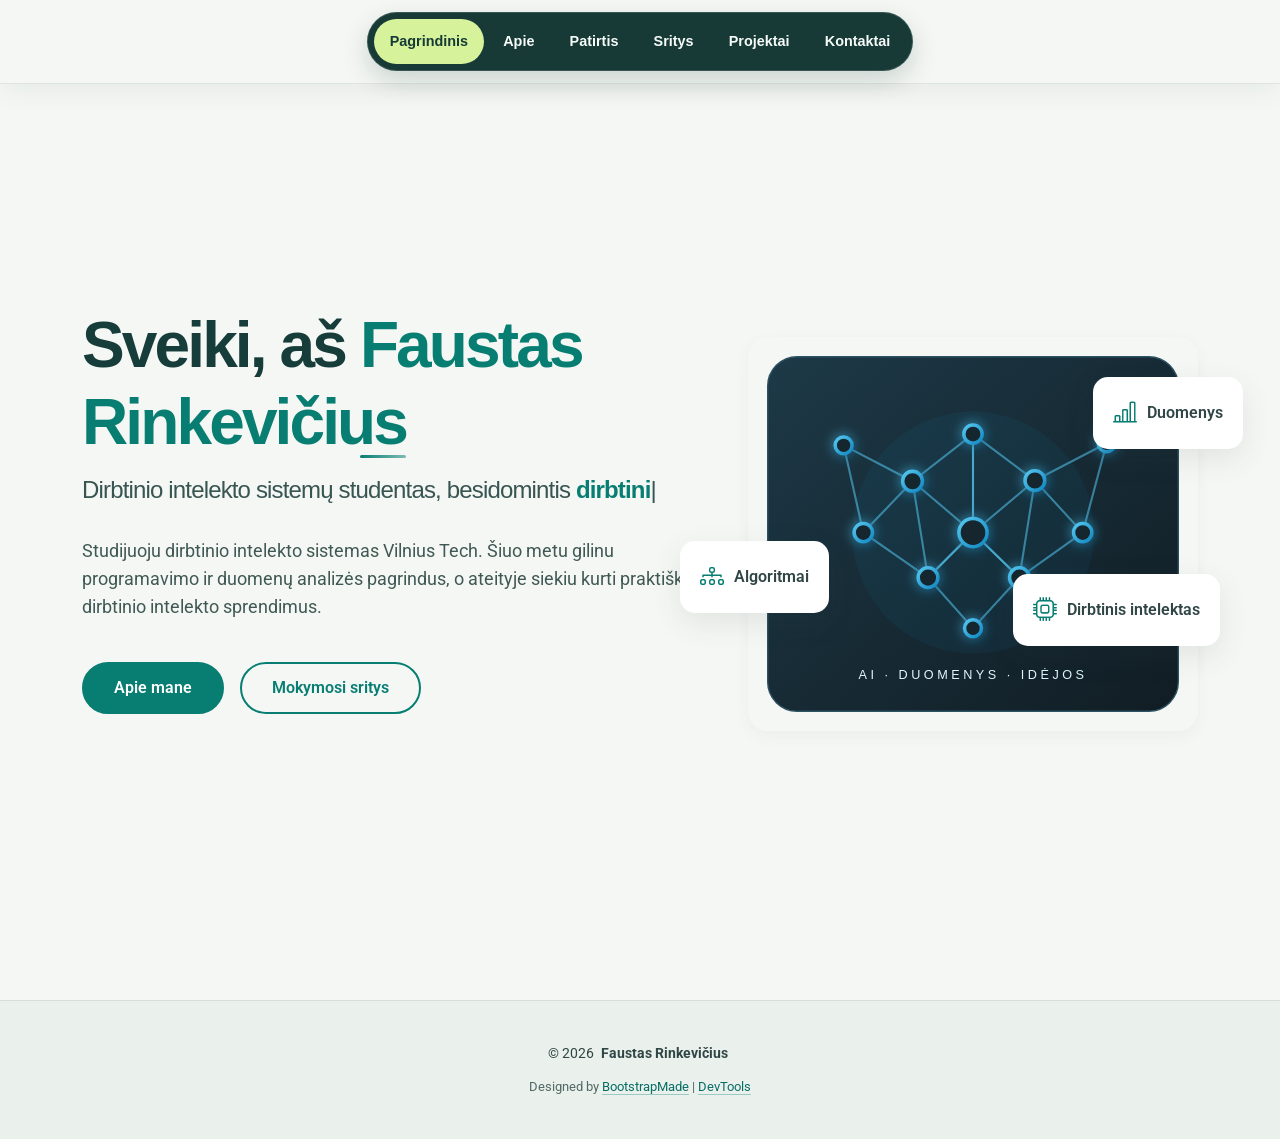
==== commit 3d783129: "Complete LD9 CSS styling" ====
--- a/index.html
+++ b/index.html
@@ -26,6 +26,7 @@
 
   <!-- Main CSS File -->
   <link href="assets/css/main.css" rel="stylesheet">
+  <link href="assets/css/custom.css" rel="stylesheet">
 
   <!-- =======================================================
   * Template Name: FolioOne
@@ -149,4 +150,4 @@
 
 </body>
 
-</html>+</html>
--- a/assets/css/main.css
+++ b/assets/css/main.css
@@ -2858,3 +2858,106 @@
   max-width: 760px;
   margin: 0 auto;
 }
+
+
+/* LD8: service table, lists, and media players */
+.service-table-wrap {
+  overflow-x: auto;
+  border-radius: 12px;
+}
+
+.service-table {
+  --bs-table-color: var(--default-color);
+  --bs-table-bg: var(--surface-color);
+  --bs-table-border-color: color-mix(in srgb, var(--default-color), transparent 80%);
+  margin-bottom: 0;
+}
+
+.service-table thead th {
+  color: var(--heading-color);
+  background-color: color-mix(in srgb, var(--accent-color), var(--surface-color) 75%);
+  white-space: nowrap;
+}
+
+.service-table th,
+.service-table td {
+  padding: 1rem;
+  vertical-align: top;
+}
+
+.service-detail-card,
+.media-card {
+  padding: 1.75rem;
+  border-radius: 12px;
+  background-color: var(--surface-color);
+  color: var(--default-color);
+}
+
+.service-detail-card h3,
+.media-card h3 {
+  margin-bottom: 1.25rem;
+  font-size: 1.25rem;
+}
+
+.service-detail-card ul,
+.service-detail-card ol {
+  margin-bottom: 0;
+  padding-left: 1.25rem;
+}
+
+.service-detail-card li + li {
+  margin-top: 0.55rem;
+}
+
+.service-detail-card ul ul {
+  margin-top: 0.4rem;
+}
+
+.media-section {
+  padding-top: 1rem;
+}
+
+.media-card video,
+.media-card audio {
+  display: block;
+  width: 100%;
+}
+
+.media-card video {
+  height: auto;
+  aspect-ratio: 16 / 9;
+  border-radius: 8px;
+  background-color: #000;
+}
+
+.media-embed {
+  width: 100%;
+  aspect-ratio: 16 / 9;
+  overflow: hidden;
+  border-radius: 8px;
+  background-color: #000;
+}
+
+.media-embed iframe {
+  width: 100%;
+  height: 100%;
+  border: 0;
+}
+
+.media-credit {
+  margin: 0.9rem 0 0;
+  font-size: 0.875rem;
+  color: color-mix(in srgb, var(--default-color), transparent 25%);
+}
+
+@media (max-width: 576px) {
+  .service-table th,
+  .service-table td {
+    padding: 0.75rem;
+  }
+
+  .service-detail-card,
+  .media-card {
+    padding: 1.25rem;
+  }
+}
--- a/assets/css/custom.css
+++ b/assets/css/custom.css
@@ -0,0 +1,621 @@
+/*
+ * LD9 custom styles for Faustas Rinkevičius' CV website.
+ * Loaded after main.css so the template stays intact and these choices take precedence.
+ */
+
+:root {
+  --default-font: "Roboto", sans-serif;
+  --heading-font: "Poppins", sans-serif;
+  --nav-font: "Poppins", sans-serif;
+  --background-color: #f5f7f4;
+  --default-color: #304644;
+  --heading-color: #163d3a;
+  --accent-color: #087e73;
+  --surface-color: #ffffff;
+  --contrast-color: #ffffff;
+  --nav-color: #f6fbf8;
+  --nav-hover-color: #d6f29b;
+  --nav-mobile-background-color: #173a37;
+  --nav-dropdown-background-color: #173a37;
+  --nav-dropdown-color: #f6fbf8;
+  --nav-dropdown-hover-color: #d6f29b;
+  color-scheme: light;
+}
+
+.light-background {
+  --background-color: #eaf1ed;
+  --surface-color: #ffffff;
+}
+
+body {
+  color: var(--default-color);
+  background: var(--background-color);
+  font-family: var(--default-font);
+  font-size: 1rem;
+  line-height: 1.75;
+}
+
+h1,
+h2,
+h3,
+h4,
+h5,
+h6 {
+  color: var(--heading-color);
+  font-family: var(--heading-font);
+  line-height: 1.2;
+}
+
+h1 {
+  font-size: clamp(2.5rem, 5vw, 4.4rem);
+  font-weight: 700;
+  letter-spacing: -0.045em;
+}
+
+h2 {
+  font-size: clamp(2rem, 3.6vw, 3.15rem);
+  font-weight: 650;
+  letter-spacing: -0.035em;
+}
+
+h3 {
+  font-size: clamp(1.35rem, 2.2vw, 1.8rem);
+  font-weight: 650;
+}
+
+h4 {
+  font-size: 1.2rem;
+  font-weight: 650;
+}
+
+h5 {
+  font-size: 1.05rem;
+  font-weight: 600;
+}
+
+h6 {
+  font-size: 0.95rem;
+  font-weight: 700;
+  letter-spacing: 0.04em;
+  text-transform: uppercase;
+}
+
+p {
+  color: var(--default-color);
+  line-height: 1.8;
+}
+
+a {
+  color: #086d64;
+  text-decoration: underline;
+  text-decoration-color: rgb(8 126 115 / 35%);
+  text-decoration-thickness: 1px;
+  text-underline-offset: 0.2em;
+  transition: color 180ms ease, text-decoration-color 180ms ease;
+}
+
+a:hover {
+  color: #07574f;
+  text-decoration-color: currentColor;
+}
+
+a:active {
+  color: #053e39;
+}
+
+.btn,
+.btn-ghost,
+.link-underline,
+#header a,
+#scroll-top {
+  text-decoration: none;
+}
+
+a:focus-visible,
+button:focus-visible,
+.btn:focus-visible,
+#scroll-top:focus-visible {
+  outline: 3px solid #c1df6e;
+  outline-offset: 3px;
+}
+
+.btn,
+button,
+input[type="button"],
+input[type="submit"] {
+  border-radius: 999px;
+  font-weight: 650;
+  transition: color 180ms ease, background-color 180ms ease, border-color 180ms ease, transform 180ms ease, box-shadow 180ms ease;
+}
+
+.btn:hover,
+button:hover,
+input[type="button"]:hover,
+input[type="submit"]:hover {
+  background-color: #075d55;
+  border-color: #075d55;
+  color: #ffffff;
+  box-shadow: 0 8px 18px rgb(8 76 69 / 18%);
+  transform: translateY(-2px);
+}
+
+.btn:active,
+button:active,
+input[type="button"]:active,
+input[type="submit"]:active {
+  background-color: #064b45;
+  border-color: #064b45;
+  color: #ffffff;
+  transform: translateY(1px) scale(0.98);
+  box-shadow: none;
+}
+
+#header.header {
+  min-height: 78px;
+  padding: 12px 0;
+  background: rgb(245 247 244 / 92%);
+  border-bottom: 1px solid rgb(22 61 58 / 10%);
+  box-shadow: 0 8px 26px rgb(22 61 58 / 6%);
+  backdrop-filter: blur(14px);
+}
+
+#header .container {
+  justify-content: center !important;
+}
+
+@media (min-width: 1200px) {
+  #header .navmenu {
+    margin-inline: auto;
+  }
+
+  #header .navmenu > ul {
+    gap: 0.2rem;
+    padding: 0.38rem;
+    border: 1px solid rgb(255 255 255 / 14%);
+    border-radius: 999px;
+    background: #173a37;
+    box-shadow: 0 10px 26px rgb(12 55 50 / 18%);
+  }
+
+  #header .navmenu > ul > li {
+    padding: 0;
+  }
+
+  #header .navmenu > ul > li > a {
+    padding: 0.62rem 1rem;
+    border-radius: 999px;
+    color: #f6fbf8;
+    font-size: 0.9rem;
+    font-weight: 550;
+  }
+
+  #header .navmenu > ul > li > a::before {
+    display: none;
+  }
+
+  #header .navmenu > ul > li > a:hover,
+  #header .navmenu > ul > li > a.active,
+  #header .navmenu > ul > li:hover > a {
+    color: #173a37;
+    background: #d6f29b;
+  }
+}
+
+@media (max-width: 1199px) {
+  #header .mobile-nav-toggle {
+    color: var(--heading-color);
+  }
+
+  #header .navmenu > ul {
+    border: 1px solid rgb(214 242 155 / 25%);
+    border-radius: 18px;
+    background: #173a37;
+    box-shadow: 0 18px 44px rgb(8 43 40 / 30%);
+  }
+
+  #header .navmenu a,
+  #header .navmenu a:focus {
+    color: #f6fbf8;
+  }
+
+  #header .navmenu a:hover,
+  #header .navmenu .active,
+  #header .navmenu .active:focus {
+    color: #d6f29b;
+  }
+
+  .mobile-nav-active #header .mobile-nav-toggle {
+    color: #ffffff;
+  }
+}
+
+.section {
+  padding-block: clamp(4rem, 7vw, 6.5rem);
+}
+
+.about.section,
+.resume.section,
+.portfolio.section {
+  margin-block: 0.75rem;
+  padding-inline: clamp(1rem, 3vw, 2.5rem);
+  border-block: 1px solid rgb(22 61 58 / 8%);
+}
+
+.about.section,
+.portfolio.section {
+  background: linear-gradient(145deg, #f5f7f4 0%, #edf4ef 100%);
+}
+
+.resume.section {
+  background: #f1f5f1;
+}
+
+.section-title {
+  padding-bottom: clamp(2.5rem, 5vw, 4rem);
+}
+
+.section-title h2 {
+  font-size: clamp(2rem, 3.6vw, 3.15rem);
+  margin-bottom: 1rem;
+  font-weight: 700;
+  letter-spacing: -0.04em;
+}
+
+.section-title h2::after {
+  content: "";
+  display: block;
+  width: 3.5rem;
+  height: 0.22rem;
+  margin: 1rem auto 0;
+  border-radius: 999px;
+  background: #c1df6e;
+}
+
+.section-title p {
+  color: #4b625e;
+}
+
+.hero .hero-content h1 {
+  font-size: clamp(2.5rem, 5vw, 4.4rem);
+  color: var(--heading-color);
+  font-weight: 750;
+}
+
+.hero .hero-content h2 {
+  color: #385552;
+  font-weight: 450;
+}
+
+.hero .hero-content p {
+  color: #405955;
+}
+
+.about .intro-content {
+  padding: clamp(1.5rem, 4vw, 3.25rem);
+  border: 1px solid rgb(22 61 58 / 9%);
+  border-radius: 24px;
+  background: #ffffff;
+  box-shadow: 0 18px 48px rgb(22 61 58 / 8%);
+}
+
+.about .intro-content .eyebrow {
+  color: #087e73;
+  font-weight: 700;
+}
+
+.about .intro-content .headline {
+  color: #163d3a;
+  font-weight: 650;
+}
+
+.about .intro-content .lead {
+  color: #385552;
+}
+
+.about .intro-content .cta-group .btn-ghost {
+  border-radius: 999px;
+  font-weight: 650;
+}
+
+.skills .skill-box {
+  height: 100%;
+  padding: 1.75rem;
+  border: 1px solid rgb(22 61 58 / 9%);
+  border-radius: 20px;
+  background: #ffffff;
+  box-shadow: 0 12px 30px rgb(22 61 58 / 7%);
+  transition: transform 180ms ease, box-shadow 180ms ease, border-color 180ms ease;
+}
+
+.skills .skill-box:hover {
+  transform: translateY(-4px);
+  border-color: rgb(8 126 115 / 35%);
+  box-shadow: 0 18px 36px rgb(22 61 58 / 12%);
+}
+
+.skills .skill-box h3 {
+  color: #163d3a;
+}
+
+.skills .skill-box p {
+  color: #4b625e;
+  opacity: 1;
+}
+
+.resume .resume-title {
+  color: #163d3a;
+}
+
+.resume .resume-content {
+  padding: 1.6rem 1.5rem 0.2rem;
+  border: 1px solid rgb(22 61 58 / 9%);
+  border-left: 4px solid #087e73;
+  border-radius: 0 20px 20px 0;
+  background: #ffffff;
+  box-shadow: 0 12px 30px rgb(22 61 58 / 7%);
+}
+
+.resume .resume-item article h4 {
+  color: #163d3a;
+}
+
+.resume .resume-item article p,
+.resume .resume-item article .institution {
+  color: #405955;
+}
+
+.portfolio .portfolio-card {
+  height: 100%;
+  border: 1px solid rgb(22 61 58 / 10%);
+  border-radius: 22px;
+  background: #ffffff;
+  box-shadow: 0 14px 34px rgb(22 61 58 / 9%);
+}
+
+.portfolio .portfolio-card:hover {
+  transform: translateY(-6px);
+  box-shadow: 0 22px 44px rgb(22 61 58 / 15%);
+}
+
+.portfolio .portfolio-card .portfolio-img img {
+  aspect-ratio: 4 / 3;
+  object-fit: cover;
+}
+
+.portfolio .portfolio-card .portfolio-info {
+  padding: 1.4rem;
+}
+
+.portfolio .portfolio-card .portfolio-info h4 {
+  color: #163d3a;
+}
+
+.portfolio .portfolio-card .portfolio-info p {
+  color: #405955;
+}
+
+.portfolio .portfolio-card .portfolio-info .portfolio-tags span {
+  border: 1px solid rgb(8 126 115 / 18%);
+  background: #eaf4ee;
+  color: #075d55;
+}
+
+.service-table-wrap {
+  border: 1px solid rgb(22 61 58 / 10%);
+  border-radius: 20px;
+  background: #ffffff;
+  box-shadow: 0 14px 34px rgb(22 61 58 / 8%);
+}
+
+.service-table {
+  --bs-table-color: #304644;
+  --bs-table-bg: #ffffff;
+  --bs-table-border-color: #dbe5df;
+  color: #304644;
+  border-collapse: separate;
+  border-spacing: 0;
+  overflow: hidden;
+}
+
+.service-table thead th {
+  padding: 1rem;
+  border-bottom: 0;
+  background: #173a37;
+  color: #ffffff;
+  font-weight: 700;
+  text-align: center;
+}
+
+.service-table tbody th,
+.service-table tbody td {
+  padding: 1rem;
+  color: #304644;
+  text-align: center;
+  vertical-align: middle;
+}
+
+.service-table tbody tr:nth-child(even) > * {
+  background: #edf4ef;
+}
+
+.service-table tbody tr:hover > * {
+  background: #dcebe2;
+}
+
+.service-detail-card,
+.media-card,
+.contact .info-box {
+  border: 1px solid rgb(22 61 58 / 9%);
+  border-radius: 20px;
+  background: #ffffff;
+  box-shadow: 0 14px 34px rgb(22 61 58 / 8%);
+}
+
+.service-detail-card h3,
+.media-card h3,
+.contact .info-box h3 {
+  color: #163d3a;
+}
+
+.service-detail-card ul,
+.service-detail-card ol {
+  padding-left: 0;
+  list-style: none;
+}
+
+.service-detail-card ul > li {
+  position: relative;
+  padding-left: 1.55rem;
+}
+
+.service-detail-card ul > li::before {
+  position: absolute;
+  top: 0.72em;
+  left: 0.18rem;
+  width: 0.58rem;
+  height: 0.58rem;
+  border: 2px solid #ffffff;
+  border-radius: 50%;
+  background: #087e73;
+  box-shadow: 0 0 0 2px #087e73;
+  content: "";
+}
+
+.service-detail-card ul ul {
+  margin: 0.55rem 0 0.3rem;
+  padding: 0.65rem 0.75rem;
+  border-left: 2px solid #c1df6e;
+  border-radius: 0 12px 12px 0;
+  background: #f1f6f2;
+}
+
+.service-detail-card ul ul > li {
+  padding-left: 1.25rem;
+  color: #4b625e;
+}
+
+.service-detail-card ul ul > li::before {
+  top: 0.76em;
+  left: 0.12rem;
+  width: 0.45rem;
+  height: 0.45rem;
+  border: 0;
+  border-radius: 2px;
+  background: #9ab947;
+  box-shadow: none;
+}
+
+.service-detail-card ol {
+  counter-reset: analysis-step;
+}
+
+.service-detail-card ol > li {
+  position: relative;
+  min-height: 2.2rem;
+  padding-left: 2.75rem;
+}
+
+.service-detail-card ol > li + li {
+  margin-top: 0.9rem;
+}
+
+.service-detail-card ol > li::before {
+  position: absolute;
+  top: 0;
+  left: 0;
+  display: grid;
+  width: 2rem;
+  height: 2rem;
+  place-items: center;
+  border-radius: 10px;
+  background: #173a37;
+  color: #ffffff;
+  content: counter(analysis-step, decimal-leading-zero);
+  counter-increment: analysis-step;
+  font-size: 0.75rem;
+  font-weight: 700;
+}
+
+.media-card video,
+.media-embed {
+  border-radius: 14px;
+}
+
+.media-card audio {
+  border-radius: 999px;
+}
+
+.media-credit {
+  color: #4b625e;
+}
+
+#scroll-top {
+  right: 1.25rem;
+  bottom: -1.25rem;
+  width: 3.25rem;
+  height: 3.25rem;
+  border: 2px solid #ffffff;
+  border-radius: 16px;
+  background: #173a37;
+  box-shadow: 0 10px 24px rgb(12 55 50 / 24%);
+}
+
+#scroll-top i {
+  color: #d6f29b;
+  font-size: 1.7rem;
+}
+
+#scroll-top:hover,
+#scroll-top:focus-visible {
+  background: #087e73;
+  box-shadow: 0 14px 28px rgb(12 55 50 / 28%);
+  transform: translateY(-3px);
+}
+
+#scroll-top:hover i,
+#scroll-top:focus-visible i {
+  color: #ffffff;
+}
+
+#scroll-top.active {
+  bottom: 1.25rem;
+}
+
+.footer {
+  margin-top: 1rem;
+  border-top: 1px solid rgb(22 61 58 / 10%);
+  background: #eaf1ed;
+  color: #405955;
+}
+
+.footer .credits {
+  color: #526964;
+}
+
+@media (max-width: 767.98px) {
+  .about .intro-content {
+    border-radius: 18px;
+  }
+
+  .resume .resume-content {
+    padding: 1.2rem 1rem 0.1rem;
+  }
+
+  .service-table thead th,
+  .service-table tbody th,
+  .service-table tbody td {
+    padding: 0.75rem 0.55rem;
+    font-size: 0.9rem;
+  }
+}
+
+@media (prefers-reduced-motion: reduce) {
+  *,
+  *::before,
+  *::after {
+    scroll-behavior: auto !important;
+    animation-duration: 0.01ms !important;
+    animation-iteration-count: 1 !important;
+    transition-duration: 0.01ms !important;
+  }
+}
